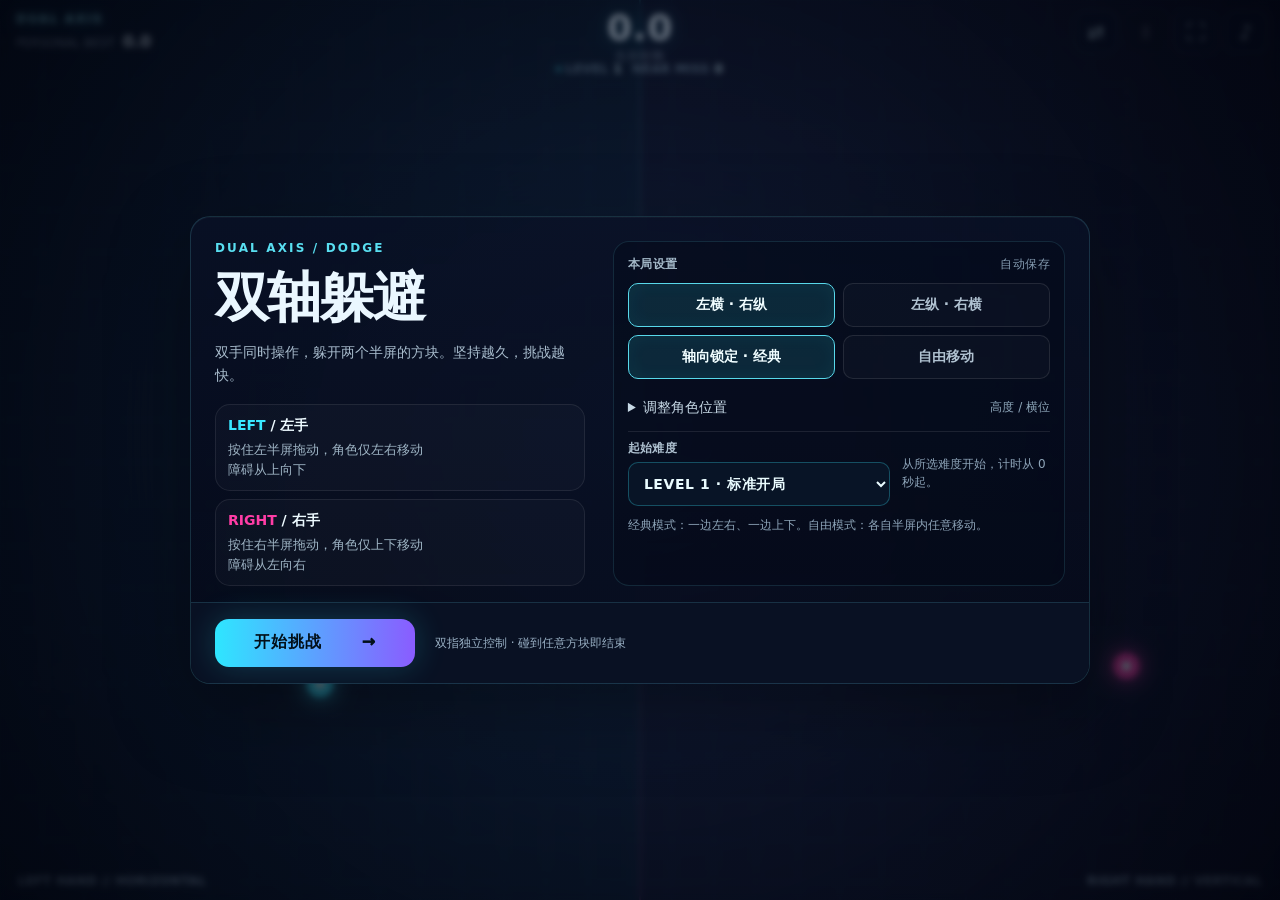
==== games/dual-axis-dodge/index.html @ efcf5d27 "Convert Dodge repository into PLAYDOT arcade" ====
<!doctype html>
<html lang="zh-CN">
<head>
  <meta charset="utf-8">
  <meta name="viewport" content="width=device-width,initial-scale=1,maximum-scale=1,user-scalable=no,viewport-fit=cover">
  <meta name="theme-color" content="#050817">
  <meta name="apple-mobile-web-app-capable" content="yes">
  <meta name="mobile-web-app-capable" content="yes">
  <meta name="format-detection" content="telephone=no">
  <meta name="application-name" content="Dual Axis Dodge">
  <meta name="apple-mobile-web-app-title" content="Dual Axis Dodge">
  <link rel="manifest" href="./manifest.webmanifest">
  <link rel="icon" href="./icon.svg" type="image/svg+xml">
  <title>Dual Axis Dodge</title>
  <style>
    :root{--bg:#050817;--cyan:#38e8ff;--pink:#ff3da6;--text:#eaf7ff;--muted:#8192a6}
    *{box-sizing:border-box;-webkit-tap-highlight-color:transparent;user-select:none}
    html,body{width:100%;height:100%;margin:0;overflow:hidden;background:var(--bg);color:var(--text);font-family:Inter,ui-sans-serif,system-ui,-apple-system,BlinkMacSystemFont,"Segoe UI",sans-serif;touch-action:none;overscroll-behavior:none}
    body{position:fixed;inset:0}
    #game{position:absolute;inset:0;width:100%;height:100%;display:block;touch-action:none}
    .hud{position:absolute;inset:0;pointer-events:none}
    .top{position:absolute;top:max(12px,env(safe-area-inset-top));left:max(16px,env(safe-area-inset-left));right:max(16px,env(safe-area-inset-right));display:flex;align-items:flex-start;justify-content:space-between;gap:16px}
    .brand{font-size:12px;letter-spacing:.28em;font-weight:800;color:#8addeb;text-transform:uppercase;text-shadow:0 0 16px rgba(56,232,255,.5)}
    .scorebox{text-align:center;position:absolute;left:50%;transform:translateX(-50%)}
    #score{font-size:clamp(28px,5vw,54px);font-weight:900;line-height:.9;letter-spacing:.02em;font-variant-numeric:tabular-nums;text-shadow:0 0 22px rgba(56,232,255,.32)}
    .unit{font-size:10px;letter-spacing:.25em;color:var(--muted);margin-top:6px}
    .best{font-size:11px;letter-spacing:.12em;color:#92a5b9;text-align:right}.best b{display:block;margin-top:3px;font-size:18px;color:#eaf7ff;font-variant-numeric:tabular-nums}
    .status{position:absolute;top:max(64px,calc(env(safe-area-inset-top) + 54px));left:50%;transform:translateX(-50%);display:flex;gap:8px;align-items:center;color:#7690a4;font-size:9px;letter-spacing:.16em;font-weight:800;white-space:nowrap}
    .status span{display:inline-flex;align-items:center;gap:5px}.status b{color:#cdebf3;font-variant-numeric:tabular-nums}.dot{width:4px;height:4px;border-radius:50%;background:#4bddec;box-shadow:0 0 8px #4bddec}
    .controls{position:absolute;right:max(14px,env(safe-area-inset-right));bottom:max(12px,env(safe-area-inset-bottom));display:flex;gap:8px;pointer-events:auto;z-index:10}
    .iconbtn{width:42px;height:42px;border:1px solid rgba(255,255,255,.13);border-radius:12px;background:rgba(8,14,31,.68);color:#cfeaf2;font-size:17px;backdrop-filter:blur(10px);touch-action:manipulation}.iconbtn:disabled{opacity:.3;filter:saturate(.35)}
    .zone-label{position:absolute;bottom:max(14px,env(safe-area-inset-bottom));font-size:10px;letter-spacing:.18em;color:rgba(195,228,238,.42);font-weight:700}.zone-label.left{left:max(18px,env(safe-area-inset-left))}.zone-label.right{right:214px}
    #stageFlash{position:absolute;left:50%;top:50%;transform:translate(-50%,-50%) scale(.94);font-weight:900;font-size:clamp(28px,7vw,72px);letter-spacing:.12em;opacity:0;text-align:center;white-space:nowrap;text-shadow:0 0 30px rgba(255,61,166,.55)}
    #stageFlash.flash{animation:stageFlash 1.05s cubic-bezier(.2,.9,.25,1)}
    #nearMiss{position:absolute;left:50%;top:63%;transform:translate(-50%,-50%);font-weight:800;font-size:14px;letter-spacing:.2em;color:#ffe995;opacity:0;text-shadow:0 0 18px rgba(255,223,70,.55)}
    #nearMiss.show{animation:nearMiss .62s ease-out}
    #countdown{position:absolute;left:50%;top:50%;transform:translate(-50%,-50%);font-weight:950;font-size:clamp(60px,14vw,128px);letter-spacing:-.04em;opacity:0;text-shadow:0 0 35px rgba(56,232,255,.55)}
    #countdown.show{animation:countPulse .55s cubic-bezier(.16,.84,.32,1)}
    #hitFlash{position:absolute;inset:0;background:rgba(255,55,118,.19);opacity:0}.hit #hitFlash{animation:hitFlash .42s ease-out}.hit #game{animation:shake .34s ease-out}
    @keyframes stageFlash{0%{opacity:0;transform:translate(-50%,-50%) scale(.82)}25%{opacity:1;transform:translate(-50%,-50%) scale(1.02)}100%{opacity:0;transform:translate(-50%,-50%) scale(1.08)}}
    @keyframes nearMiss{0%{opacity:0;transform:translate(-50%,-40%)}25%{opacity:1;transform:translate(-50%,-50%)}100%{opacity:0;transform:translate(-50%,-70%)}}
    @keyframes countPulse{0%{opacity:0;transform:translate(-50%,-50%) scale(.65)}24%{opacity:1;transform:translate(-50%,-50%) scale(1.05)}100%{opacity:0;transform:translate(-50%,-50%) scale(1.2)}}
    @keyframes hitFlash{0%{opacity:1}100%{opacity:0}}
    @keyframes shake{0%,100%{transform:translate(0)}20%{transform:translate(-4px,2px)}40%{transform:translate(4px,-2px)}60%{transform:translate(-3px,-1px)}80%{transform:translate(2px,2px)}}
    .overlay{position:absolute;inset:0;z-index:5;display:grid;place-items:center;background:radial-gradient(circle at 50% 48%,rgba(19,37,67,.38),rgba(2,5,15,.82));backdrop-filter:blur(3px);pointer-events:auto;padding:20px}
    .panel{width:min(560px,92vw);text-align:center;padding:26px 24px 22px;border:1px solid rgba(111,232,255,.16);border-radius:24px;background:linear-gradient(180deg,rgba(10,17,38,.82),rgba(6,10,24,.76));box-shadow:0 25px 80px rgba(0,0,0,.35),inset 0 1px rgba(255,255,255,.03)}
    .eyebrow{font-size:11px;letter-spacing:.34em;color:#59dff1;font-weight:900}.title{margin:8px 0 5px;font-size:clamp(34px,7vw,70px);line-height:.95;font-weight:950;letter-spacing:-.04em}.subtitle{margin:0 auto 18px;max-width:460px;color:#8fa5b9;font-size:13px;line-height:1.65}
    .rulegrid{display:grid;grid-template-columns:1fr 1fr;gap:10px;margin:16px 0 12px}.rule{border:1px solid rgba(255,255,255,.08);border-radius:15px;padding:12px;background:rgba(255,255,255,.025);font-size:12px;color:#9fb5c5}.rule b{display:block;color:#edfaff;font-size:14px;margin-bottom:4px}.cyan{color:var(--cyan)}.pink{color:var(--pink)}
    .adjust input[type=range]{-webkit-appearance:none;appearance:none;width:100%;height:34px;margin:0;background:transparent;touch-action:none}.adjust input[type=range]::-webkit-slider-runnable-track{height:8px;border-radius:99px;background:rgba(116,146,167,.28);box-shadow:inset 0 0 0 1px rgba(255,255,255,.06)}.adjust input[type=range]::-webkit-slider-thumb{-webkit-appearance:none;appearance:none;width:26px;height:26px;margin-top:-9px;border-radius:50%;border:3px solid #eefcff;background:#0a1428;box-shadow:0 0 0 4px rgba(255,255,255,.08),0 0 20px currentColor}.adjust input[type=range]::-moz-range-track{height:8px;border:0;border-radius:99px;background:rgba(116,146,167,.28)}.adjust input[type=range]::-moz-range-thumb{width:22px;height:22px;border-radius:50%;border:3px solid #eefcff;background:#0a1428;box-shadow:0 0 0 4px rgba(255,255,255,.08),0 0 20px currentColor}#horizontalYInput,#pauseHorizontalYInput{color:var(--cyan);accent-color:var(--cyan)}#verticalXInput,#pauseVerticalXInput{color:var(--pink);accent-color:var(--pink)}#horizontalYInput::-webkit-slider-runnable-track,#pauseHorizontalYInput::-webkit-slider-runnable-track{background:linear-gradient(90deg,rgba(56,232,255,.22),rgba(56,232,255,.72))}#verticalXInput::-webkit-slider-runnable-track,#pauseVerticalXInput::-webkit-slider-runnable-track{background:linear-gradient(90deg,rgba(255,61,166,.22),rgba(255,61,166,.72))}
    #startOverlay{z-index:12}.start-panel{max-height:calc(100vh - 24px);overflow:auto;overscroll-behavior:contain}.setup{margin:0 0 14px;padding:11px 12px 12px;border:1px solid rgba(111,232,255,.13);border-radius:15px;background:rgba(3,9,23,.38);text-align:left}.setup-head{display:flex;justify-content:space-between;align-items:center;margin-bottom:8px;font-size:9px;letter-spacing:.18em;color:#6f879b;font-weight:900}.mode-row{display:grid;grid-template-columns:1fr 1fr;gap:7px;margin-bottom:10px}.modebtn{border:1px solid rgba(255,255,255,.1);border-radius:10px;padding:8px 7px;background:rgba(255,255,255,.025);color:#8fa5b9;font-size:10px;font-weight:850;letter-spacing:.06em;touch-action:manipulation}.modebtn.active{border-color:rgba(56,232,255,.48);background:rgba(56,232,255,.09);color:#e9fbff;box-shadow:inset 0 0 18px rgba(56,232,255,.05)}.adjust-grid{display:grid;grid-template-columns:1fr 1fr;gap:12px}.adjust{display:block;min-width:0}.adjust-line{display:flex;align-items:center;justify-content:space-between;gap:8px;font-size:10px;color:#a9bbc9}.adjust-line b{font-size:10px}.adjust-line em{font-style:normal;color:#eaf7ff;font-variant-numeric:tabular-nums}.adjust small{display:block;color:#62778a;font-size:8px;letter-spacing:.04em}.setup-note{margin-top:7px;color:#61768b;font-size:8px;line-height:1.35}.level-picker{display:flex;align-items:center;gap:10px;margin:10px 0 2px;padding:9px 10px;border:1px solid rgba(255,255,255,.08);border-radius:12px;background:rgba(255,255,255,.025)}.level-picker label{min-width:0;flex:1;font-size:9px;letter-spacing:.14em;color:#8198aa;font-weight:900}.level-picker label span{display:block;margin-bottom:5px}.level-picker select{width:100%;height:38px;padding:0 34px 0 11px;border:1px solid rgba(56,232,255,.28);border-radius:10px;background:#081426;color:#eafcff;font:800 12px/1 system-ui,-apple-system,sans-serif;letter-spacing:.04em;touch-action:manipulation}.level-picker .level-note{width:44%;font-size:8px;line-height:1.45;color:#657c8f}.gameover-level{max-width:300px;margin:8px auto 14px;text-align:left}.gameover-level label{font-size:9px}.gameover-level select{height:40px}.pause-panel{width:min(620px,94vw);max-height:calc(100vh - 20px);overflow:auto;overscroll-behavior:contain}.pause-setup{margin:12px 0 10px}.pause-setup .setup-head span:last-child{color:#9defff}.pause-note{margin:0 0 12px;color:#6d8598;font-size:9px;line-height:1.4}#pauseOverlay.adjusting{background:rgba(2,5,15,.34);backdrop-filter:none}.adjust-hud{display:none;position:absolute;z-index:16;left:50%;top:max(12px,env(safe-area-inset-top));transform:translateX(-50%);padding:8px 14px;border:1px solid rgba(255,255,255,.22);border-radius:999px;background:rgba(2,8,20,.9);font-size:11px;font-weight:950;letter-spacing:.12em;color:#f4fdff;box-shadow:0 0 28px rgba(56,232,255,.2);white-space:nowrap}.adjusting-position .adjust-hud{display:block}
    .start{appearance:none;border:0;border-radius:14px;padding:14px 28px;min-width:210px;background:linear-gradient(90deg,#2ee6ff,#8a5cff);color:#02101a;font-weight:950;letter-spacing:.16em;box-shadow:0 0 32px rgba(46,230,255,.2);font-size:13px;touch-action:manipulation}.hint{margin-top:12px;font-size:10px;letter-spacing:.12em;color:#61768b}
    #gameover{display:none}.result{font-size:44px;font-weight:950;margin:8px 0 0;font-variant-numeric:tabular-nums}.record{font-size:12px;color:#90a6b8;margin:5px 0 6px}.session{font-size:10px;letter-spacing:.11em;color:#647b8e;margin-bottom:18px}
    .rotate{display:none;position:absolute;inset:0;z-index:20;background:#040714;place-items:center;text-align:center;padding:24px}.rotate strong{font-size:28px;display:block;margin-bottom:8px}.rotate span{color:#8297aa;font-size:13px}
    @media (orientation:portrait) and (max-width:900px){.rotate{display:grid}}

    /* Landscape menus keep readable controls and leave the lower play area free. */
    button,select,summary{font-family:inherit}
    button,summary{cursor:pointer}
    button:focus-visible,select:focus-visible,summary:focus-visible,input:focus-visible{outline:3px solid #a9f5ff;outline-offset:3px}
    button{transition:background .15s,border-color .15s,transform .15s}
    button:active:not(:disabled){transform:translateY(1px)}
    .overlay{padding:72px max(16px,env(safe-area-inset-right)) max(16px,env(safe-area-inset-bottom)) max(16px,env(safe-area-inset-left))}
    #startOverlay{padding:max(12px,env(safe-area-inset-top)) max(16px,env(safe-area-inset-right)) max(12px,env(safe-area-inset-bottom)) max(16px,env(safe-area-inset-left))}
    .panel{max-height:100%;overflow-y:auto;overscroll-behavior:contain;touch-action:pan-y;scrollbar-width:thin;scrollbar-color:#38576c transparent;border-radius:20px}
    .start-panel{width:min(900px,100%);display:grid;grid-template-columns:minmax(0,.9fr) minmax(0,1.1fr);gap:16px 28px;padding:24px;text-align:left}
    .start-brief{align-self:center;min-width:0}
    .eyebrow{font-size:12px;letter-spacing:.18em}
    .title{font-size:clamp(32px,4.8vw,54px);line-height:1.15;letter-spacing:-.03em;margin:12px 0}
    .subtitle{font-size:14px;line-height:1.6;color:#a9bdce;margin:0 0 18px}
    .rulegrid{gap:8px;margin:12px 0 0;grid-template-columns:1fr}
    .rule{font-size:13px;line-height:1.55;padding:10px 12px;text-align:left}
    .rule b{font-size:14px;margin-bottom:3px}
    .setup{margin:0;padding:14px;border-radius:16px}
    .setup-head{font-size:12px;letter-spacing:.04em;color:#a3b8c8;margin-bottom:10px}
    .setup-head span:last-child{color:#839aaf;font-weight:500}
    .mode-row{gap:8px;margin-bottom:8px}
    .modebtn{min-height:44px;padding:8px;font-size:14px;letter-spacing:0;color:#b0c2d1}
    .modebtn.active{border-color:#58d8ea;background:rgba(56,232,255,.12);color:#f0fdff}
    .position-settings{margin:4px 0 8px;border-bottom:1px solid rgba(255,255,255,.09)}
    .position-settings summary{min-height:44px;padding:12px 0;font-size:14px;color:#c7d9e6;touch-action:manipulation}
    .position-settings summary span{float:right;color:#8ca5b8;font-size:12px}
    .position-settings[open] .adjust-grid{padding:6px 0 12px}
    .adjust-grid{gap:16px}
    .adjust-line,.adjust-line b{font-size:13px;line-height:1.4}
    .adjust small{font-size:12px;line-height:1.4;color:#8da4b8}
    .adjust input[type=range]{height:44px}
    .level-picker{gap:12px;margin:8px 0 0;padding:0;border:0;background:none}
    .level-picker label{font-size:12px;letter-spacing:.02em;color:#aec1d0}
    .level-picker select{height:44px;font-size:14px}
    .level-picker .level-note{font-size:12px;line-height:1.5;width:35%;color:#8da4b8}
    .setup-note{font-size:12px;line-height:1.5;color:#8da4b8;margin-top:10px}
    .start-actions{grid-column:1/-1;position:sticky;bottom:-24px;z-index:1;display:flex;align-items:center;gap:20px;margin:0 -24px -24px;padding:16px 24px;background:#091123;border-top:1px solid rgba(111,232,255,.15)}
    .start{min-height:48px;min-width:200px;font-size:16px;letter-spacing:.08em;padding:12px 24px;flex-shrink:0}
    .start span{margin-left:32px}
    .hint{font-size:12px;line-height:1.5;letter-spacing:0;color:#98afc3;margin-top:10px}
    .start-actions .hint{margin:0}
    .pause-panel{width:min(620px,100%);max-height:100%}
    .pause-note{font-size:14px;color:#a9bdce;line-height:1.6}
    .pause-setup{margin:12px 0 16px;text-align:left}
    .pause-panel .start,#gameover .start{position:sticky;bottom:0}
    .record{font-size:14px;color:#afc5d6}
    .session{font-size:12px;line-height:1.6;letter-spacing:.03em;color:#91a9be;margin-bottom:14px}
    .result{font-size:clamp(48px,8vw,80px);line-height:1.1;margin:12px 0}
    .gameover-level{margin:12px auto 16px}
    .brand{font-size:12px;letter-spacing:.14em}
    .top{top:max(12px,env(safe-area-inset-top));right:auto;left:max(16px,env(safe-area-inset-left));display:block}
    .scorebox{position:fixed;left:50%;top:max(10px,env(safe-area-inset-top))}
    #score{font-size:36px;line-height:1}
    .unit{font-size:12px;letter-spacing:.06em;margin-top:2px}
    .best{text-align:left;margin-top:6px;font-size:12px;letter-spacing:0}
    .best b{display:inline;font-size:16px;margin:0 0 0 8px}
    .status{top:max(62px,calc(env(safe-area-inset-top) + 54px));font-size:12px;letter-spacing:.03em;gap:10px}
    .controls{top:max(10px,env(safe-area-inset-top));bottom:auto;right:max(12px,env(safe-area-inset-right));gap:6px}
    .iconbtn{width:44px;height:44px;font-size:20px;border-radius:12px;backdrop-filter:none;background:rgba(8,14,31,.92)}
    .zone-label{font-size:12px;letter-spacing:.03em;color:#8ba4b9;bottom:max(12px,env(safe-area-inset-bottom))}
    .zone-label.right{right:max(18px,env(safe-area-inset-right))}
    #stageFlash{top:28%;font-size:clamp(20px,3.5vw,38px);letter-spacing:.04em}
    #nearMiss{top:38%;font-size:13px;letter-spacing:.08em}
    @media (orientation:landscape) and (max-height:500px){
      .start-panel{padding:16px;gap:12px 20px}
      .start-panel .title{font-size:38px;margin:8px 0}
      .start-panel .subtitle{margin-bottom:10px}
      .rulegrid{gap:6px;margin-top:8px}
      .rule{padding:7px 10px;font-size:12px}
      .rule b{margin:0}
      .setup{padding:10px 12px}
      .setup-head{margin-bottom:6px}
      .mode-row{margin-bottom:6px}
      .setup-note{display:none}
      .start-actions{bottom:-16px;margin:0 -16px -16px;padding:12px 16px;gap:16px}
      .panel:not(.start-panel){padding:14px 18px}
      .pause-panel .title,#gameover .title{font-size:30px;margin:6px 0}
      .pause-note{margin:0 0 8px}
      .result{font-size:48px;margin:6px 0}
      .pause-panel .hint,#gameover .hint{margin-top:6px}
    }
    @media (max-width:650px){
      .start-panel{gap:12px;grid-template-columns:minmax(0,.85fr) minmax(0,1.15fr)}
      .start-panel .title{font-size:32px}
      .start-panel .subtitle{display:none}
      .start-actions .hint{max-width:190px}
      .level-picker .level-note{display:none}
      .level-picker label{width:100%}
      .position-settings summary span{display:none}
      .best{max-width:155px}
      .controls{gap:4px}
      .status{gap:8px}
    }
    @media (orientation:portrait){
      .start-panel{grid-template-columns:1fr}
      .start-actions{flex-wrap:wrap;gap:8px}
      .start-actions .start{width:100%}
    }
    @keyframes noticeFade{0%,80%{opacity:1}100%{opacity:0}}
    @media (prefers-reduced-motion:reduce){
      button{transition:none}
      #stageFlash.flash{animation:noticeFade 1.05s linear}
      #nearMiss.show{animation:noticeFade .62s linear}
      #countdown.show{animation:noticeFade .55s linear}
      .hit #hitFlash,.hit #game{animation:none}
    }
  </style>
</head>
<body>
  <canvas id="game" aria-label="Dual Axis Dodge 游戏区域"></canvas>
  <div class="hud">
    <div class="top"><div class="brand">DUAL AXIS</div><div class="scorebox"><div id="score">0.0</div><div class="unit">生存秒数</div></div><div class="best"><span id="bestLabel">PERSONAL BEST</span><b id="best">0.0</b></div></div>
    <div class="status"><span><i class="dot"></i> LEVEL <b id="level">1</b></span><span>NEAR MISS <b id="nearCount">0</b></span></div>
    <div id="stageFlash">LEVEL 2</div><div id="nearMiss">NEAR MISS</div><div id="countdown">3</div><div id="hitFlash"></div>
    <div class="zone-label left" id="leftZoneLabel">LEFT HAND // HORIZONTAL</div><div class="zone-label right" id="rightZoneLabel">RIGHT HAND // VERTICAL</div>
    <div class="controls"><button class="iconbtn" id="swapBtn" type="button" aria-label="左右半屏互换" aria-pressed="false">⇄</button><button class="iconbtn" id="pauseBtn" type="button" aria-label="暂停" disabled>Ⅱ</button><button class="iconbtn" id="fullscreenBtn" type="button" aria-label="全屏">⛶</button><button class="iconbtn" id="audioBtn" type="button" aria-label="切换音乐">♫</button></div>
    <div class="adjust-hud" id="adjustHud">POSITION PREVIEW</div>
  </div>

  <div class="overlay" id="startOverlay">
    <div class="panel start-panel">
      <div class="start-brief"><div class="eyebrow">DUAL AXIS / DODGE</div><h1 class="title">双轴躲避</h1>
      <p class="subtitle">双手同时操作，躲开两个半屏的方块。坚持越久，挑战越快。</p>
      <div class="rulegrid"><div class="rule" id="leftRule"><b><span class="cyan">LEFT</span> / 左手</b>按住左半屏拖动，角色仅左右移动<br>障碍从上向下</div><div class="rule" id="rightRule"><b><span class="pink">RIGHT</span> / 右手</b>按住右半屏拖动，角色仅上下移动<br>障碍从左向右</div></div>
      </div><div class="setup" id="setupPanel"><div class="setup-head"><span>本局设置</span><span>自动保存</span></div><div class="mode-row"><button class="modebtn" id="normalModeBtn" type="button" aria-pressed="true">左横 · 右纵</button><button class="modebtn" id="swappedModeBtn" type="button" aria-pressed="false">左纵 · 右横</button></div><div class="mode-row"><button class="modebtn" id="axisMoveBtn" type="button" aria-pressed="true">轴向锁定 · 经典</button><button class="modebtn" id="freeMoveBtn" type="button" aria-pressed="false">自由移动</button></div><details class="position-settings"><summary>调整角色位置<span>高度 / 横位</span></summary><div class="adjust-grid"><label class="adjust" for="horizontalYInput"><span class="adjust-line"><b class="cyan">横向角色高度</b><em id="horizontalYValue">76%</em></span><input id="horizontalYInput" type="range" min="55" max="88" step="1" value="76"><small>上下调节固定横向轨道</small></label><label class="adjust" for="verticalXInput"><span class="adjust-line"><b class="pink">纵向角色横位</b><em id="verticalXValue">76%</em></span><input id="verticalXInput" type="range" min="30" max="90" step="1" value="76"><small>左右调节所在半屏的位置</small></label></div></details><div class="level-picker"><label for="startLevelSelect"><span>起始难度</span><select id="startLevelSelect" aria-label="选择起始档位"><option value="1">LEVEL 1 · 标准开局</option><option value="2">LEVEL 2 · 直接练习</option><option value="3">LEVEL 3 · 直接练习</option><option value="4">LEVEL 4 · 直接练习</option><option value="5">LEVEL 5 · 直接练习</option><option value="6">LEVEL 6 · 直接练习</option><option value="7">LEVEL 7 · 直接练习</option><option value="8">LEVEL 8 · 直接练习</option><option value="9">LEVEL 9 · 直接练习</option><option value="10">LEVEL 10 · 直接练习</option><option value="11">LEVEL 11 · 直接练习</option><option value="12">LEVEL 12 · 直接练习</option><option value="13">LEVEL 13 · 直接练习</option><option value="14">LEVEL 14 · 直接练习</option><option value="15">LEVEL 15 · 直接练习</option></select></label><div class="level-note">从所选难度开始，计时从 0 秒起。</div></div><div class="setup-note">经典模式：一边左右、一边上下。自由模式：各自半屏内任意移动。</div></div>
      <div class="start-actions"><button class="start" id="startBtn" type="button">开始挑战 <span aria-hidden="true">→</span></button><div class="hint">双指独立控制 · 碰到任意方块即结束</div></div>
    </div>
  </div>

  <div class="overlay" id="gameover">
    <div class="panel"><div class="eyebrow">SYNC LOST</div><div class="title">本次成绩</div><div class="result"><span id="finalScore">0.0</span><small style="font-size:.36em;color:#8094a7"> s</small></div><div class="record" id="recordText">PERSONAL BEST 0.0 s</div><div class="session" id="sessionText">LEVEL 1 · NEAR MISS 0</div><div class="level-picker gameover-level"><label for="restartLevelSelect"><span>下一局难度</span><select id="restartLevelSelect" aria-label="选择下一局起始档位"><option value="1">LEVEL 1 · 标准开局</option><option value="2">LEVEL 2 · 直接练习</option><option value="3">LEVEL 3 · 直接练习</option><option value="4">LEVEL 4 · 直接练习</option><option value="5">LEVEL 5 · 直接练习</option><option value="6">LEVEL 6 · 直接练习</option><option value="7">LEVEL 7 · 直接练习</option><option value="8">LEVEL 8 · 直接练习</option><option value="9">LEVEL 9 · 直接练习</option><option value="10">LEVEL 10 · 直接练习</option><option value="11">LEVEL 11 · 直接练习</option><option value="12">LEVEL 12 · 直接练习</option><option value="13">LEVEL 13 · 直接练习</option><option value="14">LEVEL 14 · 直接练习</option><option value="15">LEVEL 15 · 直接练习</option></select></label><div class="level-note">卡在哪一档，就从哪一档继续专项练习。</div></div><button class="start" id="restartBtn" type="button">再来一局</button><div class="hint">点击后进行 3 · 2 · 1 同步倒计时</div></div>
  </div>

  <div class="overlay" id="pauseOverlay" style="display:none"><div class="panel pause-panel"><div class="eyebrow">SYNC HOLD</div><div class="title">已暂停</div><p class="pause-note">进度已保留。调整好后继续，倒计时结束再出发。</p><div class="setup pause-setup"><div class="setup-head"><span>TRACK POSITION</span><span>暂停可调</span></div><div class="mode-row"><button class="modebtn" id="pauseAxisMoveBtn" type="button" aria-pressed="true">轴向锁定 · 经典</button><button class="modebtn" id="pauseFreeMoveBtn" type="button" aria-pressed="false">自由移动</button></div><div class="adjust-grid"><label class="adjust" for="pauseHorizontalYInput"><span class="adjust-line"><b class="cyan">横向角色高度</b><em id="pauseHorizontalYValue">76%</em></span><input id="pauseHorizontalYInput" type="range" min="55" max="88" step="1" value="76"><small>拖动时画面会高亮横向轨道</small></label><label class="adjust" for="pauseVerticalXInput"><span class="adjust-line"><b class="pink">纵向角色横位</b><em id="pauseVerticalXValue">76%</em></span><input id="pauseVerticalXInput" type="range" min="30" max="90" step="1" value="76"><small>拖动时画面会高亮纵向轨道</small></label></div><div class="setup-note">右上 ⇄ 可互换左右半屏，障碍会同步镜像。</div></div><button class="start" id="resumeBtn" type="button">继续挑战</button><div class="hint">调完后恢复，会进行 3 · 2 · 1 同步倒计时</div></div></div>

  <div class="rotate"><div><strong>↻ 请横屏游戏</strong><span>横屏后使用双指独立操作；中途旋转会暂停，点击继续即可恢复。</span></div></div>

<script>
(() => {
  'use strict';
  const $=id=>document.getElementById(id);
  const canvas=$('game'),ctx=canvas.getContext('2d'),scoreEl=$('score'),bestEl=$('best'),finalScoreEl=$('finalScore'),recordText=$('recordText'),sessionText=$('sessionText'),startOverlay=$('startOverlay'),gameover=$('gameover'),pauseOverlay=$('pauseOverlay'),stageFlash=$('stageFlash'),nearMissEl=$('nearMiss'),countdownEl=$('countdown'),levelEl=$('level'),nearCountEl=$('nearCount'),audioBtn=$('audioBtn'),fullscreenBtn=$('fullscreenBtn'),pauseBtn=$('pauseBtn'),swapBtn=$('swapBtn'),leftZoneLabel=$('leftZoneLabel'),rightZoneLabel=$('rightZoneLabel'),leftRule=$('leftRule'),rightRule=$('rightRule'),normalModeBtn=$('normalModeBtn'),swappedModeBtn=$('swappedModeBtn'),axisMoveBtn=$('axisMoveBtn'),freeMoveBtn=$('freeMoveBtn'),pauseAxisMoveBtn=$('pauseAxisMoveBtn'),pauseFreeMoveBtn=$('pauseFreeMoveBtn'),horizontalYInput=$('horizontalYInput'),verticalXInput=$('verticalXInput'),horizontalYValue=$('horizontalYValue'),verticalXValue=$('verticalXValue'),pauseHorizontalYInput=$('pauseHorizontalYInput'),pauseVerticalXInput=$('pauseVerticalXInput'),pauseHorizontalYValue=$('pauseHorizontalYValue'),pauseVerticalXValue=$('pauseVerticalXValue'),adjustHud=$('adjustHud'),startLevelSelect=$('startLevelSelect'),restartLevelSelect=$('restartLevelSelect'),bestLabel=$('bestLabel');
  if(!ctx){startOverlay.innerHTML='<div class="panel">当前浏览器不支持 Canvas，请换用 Chrome / Safari / Edge。</div>';return;}

  const storage={get(k,f){try{const v=localStorage.getItem(k);return v===null?f:v}catch{return f}},set(k,v){try{localStorage.setItem(k,v)}catch{}}};
  const vibrate=p=>{try{if(typeof navigator.vibrate==='function')navigator.vibrate(p)}catch{}};
  const retrigger=(el,cls)=>{el.classList.remove(cls);void el.offsetWidth;el.classList.add(cls)};
  const clamp=(v,a,b)=>Math.max(a,Math.min(b,v));
  const FOLLOW_RATE=58,followAlpha=dt=>1-Math.exp(-FOLLOW_RATE*dt);

  let W=0,H=0,dpr=1,split=0,state='idle',lastTime=performance.now(),elapsed=0,obstacles=[],spawnLeft=0,spawnRight=0,lastStage=1,nearMissCooldown=0,nearMisses=0,bgPhase=0,countdownToken=0,wakeLock=null;
  const NEAR_PULSE_DURATION=.42,nearPulse={life:0,x:0,y:0,r:0,color:'#38e8ff'};
  const reducedMotion=!!window.matchMedia?.('(prefers-reduced-motion: reduce)').matches;
  let best=Number(storage.get('dualAxisBest','0'));if(!Number.isFinite(best)||best<0)best=0;
  const MAX_START_LEVEL=15;let startLevel=clamp(Math.round(Number(storage.get('dualAxisStartLevel','1'))||1),1,MAX_START_LEVEL);
  function loadLevelBests(){try{const v=JSON.parse(storage.get('dualAxisLevelBests','{}'));return v&&typeof v==='object'&&!Array.isArray(v)?v:{}}catch{return {}}}
  let levelBests=loadLevelBests();if(!Number.isFinite(Number(levelBests['1']))||Number(levelBests['1'])<best)levelBests['1']=best;
  function levelBestKey(level=startLevel){return freeMove?`free:${level}`:String(level)}
  function bestForLevel(level=startLevel){const v=Number(levelBests[levelBestKey(level)]);return Number.isFinite(v)&&v>=0?v:0}
  function saveBestForLevel(level,score){levelBests[levelBestKey(level)]=score;storage.set('dualAxisLevelBests',JSON.stringify(levelBests));if(!freeMove&&level===1){best=score;storage.set('dualAxisBest',best.toFixed(3))}}
  let swapped=storage.get('dualAxisSwapped','off')==='on';
  let freeMove=storage.get('dualAxisMoveMode','axis')==='free';
  const readSetupRatio=(key,fallback,min,max)=>{const value=Number(storage.get(key,String(fallback)));return Number.isFinite(value)?clamp(value,min,max):fallback};
  let horizontalTrackY=readSetupRatio('dualAxisHorizontalY',.76,.55,.88),verticalTrackX=readSetupRatio('dualAxisVerticalX',.76,.30,.90),adjustingKind=null,adjustPreviewTimer=0;
  function loadRuns(){try{const v=JSON.parse(storage.get('dualAxisRuns','[]'));return Array.isArray(v)?v.slice(-30):[]}catch{return []}}
  let recentRuns=loadRuns();
  function recordRun(cause){
    const run={score:Number(elapsed.toFixed(2)),level:lastStage,startLevel,moveMode:freeMove?'free':'axis',nearMisses,axis:cause==='left'?'horizontal':'vertical',physicalSide:cause==='left'?(swapped?'right':'left'):(swapped?'left':'right'),swapped,at:Date.now()};
    recentRuns.push(run);recentRuns=recentRuns.slice(-30);storage.set('dualAxisRuns',JSON.stringify(recentRuns));return run;
  }
  function recentBalance(limit=20){const runs=recentRuns.filter(r=>(Number(r.startLevel)||1)===startLevel&&(r.moveMode||'axis')===(freeMove?'free':'axis')).slice(-limit),hr=runs.filter(r=>r.axis==='horizontal'),vr=runs.filter(r=>r.axis==='vertical'),avg=xs=>xs.length?xs.reduce((sum,r)=>sum+r.score,0)/xs.length:null,horizontalAvg=avg(hr),verticalAvg=avg(vr),minRuns=12,minPerAxis=5,ready=runs.length>=minRuns&&hr.length>=minPerAxis&&vr.length>=minPerAxis;let trend='collecting';if(ready&&horizontalAvg!==null&&verticalAvg!==null){const gap=Math.abs(horizontalAvg-verticalAvg),base=Math.max(1,(horizontalAvg+verticalAvg)/2),meaningful=gap>=2&&gap/base>=.15;trend=meaningful?(horizontalAvg<verticalAvg?'horizontal':'vertical'):'even'}return{runs:runs.length,horizontal:hr.length,vertical:vr.length,horizontalAvg,verticalAvg,minRuns,minPerAxis,ready,trend}}
  function layoutBalance(limit=20){const runs=recentRuns.filter(r=>(Number(r.startLevel)||1)===startLevel&&(r.moveMode||'axis')===(freeMove?'free':'axis')).slice(-limit),avg=xs=>xs.length?xs.reduce((sum,r)=>sum+r.score,0)/xs.length:null,physicalLeft=runs.filter(r=>r.physicalSide==='left'),physicalRight=runs.filter(r=>r.physicalSide==='right'),normal=runs.filter(r=>!r.swapped),swappedRuns=runs.filter(r=>r.swapped),axisSplit=xs=>{const h=xs.filter(r=>r.axis==='horizontal'),v=xs.filter(r=>r.axis==='vertical');return{runs:xs.length,horizontal:h.length,vertical:v.length,horizontalAvg:avg(h),verticalAvg:avg(v)}};return{runs:runs.length,physicalLeft:physicalLeft.length,physicalRight:physicalRight.length,physicalLeftAvg:avg(physicalLeft),physicalRightAvg:avg(physicalRight),normal:axisSplit(normal),swapped:axisSplit(swappedRuns)}}
  const activePointers=new Map();
  const leftP={x:0,y:0,r:13,targetX:0,targetY:0},rightP={x:0,y:0,r:13,targetX:0,targetY:0};
  function syncStartLevelUI(){const value=String(startLevel);startLevelSelect.value=value;restartLevelSelect.value=value;const levelBest=bestForLevel();bestEl.textContent=levelBest.toFixed(1);bestLabel.textContent=freeMove?(startLevel===1?'FREE BEST':`FREE L${startLevel} BEST`):(startLevel===1?'PERSONAL BEST':`LEVEL ${startLevel} BEST`)}
  function setStartLevel(value){if(state!=='idle'&&state!=='over')return false;const next=clamp(Math.round(Number(value)||1),1,MAX_START_LEVEL);if(next===startLevel){syncStartLevelUI();return true}startLevel=next;storage.set('dualAxisStartLevel',String(startLevel));syncStartLevelUI();if(state==='idle'){lastStage=startLevel;levelEl.textContent=String(startLevel)}playTick(520+startLevel*24,.045,.03);vibrate(8);return true}
  syncStartLevelUI();

  function horizontalBounds(pad=16){return swapped?[split+leftP.r+pad,W-leftP.r-pad]:[leftP.r+pad,split-leftP.r-pad]}
  function verticalBounds(pad=16){return swapped?[rightP.r+pad,split-rightP.r-pad]:[split+rightP.r+pad,W-rightP.r-pad]}
  function roleYBounds(p,pad=18){return [64+p.r,H-p.r-pad]}
  function horizontalRoleY(){return clamp(H*horizontalTrackY,64+leftP.r,H-leftP.r-18)}
  function verticalRoleX(){const pad=rightP.r+18,offset=split*verticalTrackX;return swapped?clamp(split-offset,pad,split-pad):clamp(split+offset,split+pad,W-pad)}
  function syncSetupUI(){const hy=Math.round(horizontalTrackY*100),vx=Math.round(verticalTrackX*100);for(const el of [horizontalYInput,pauseHorizontalYInput])el.value=String(hy);for(const el of [verticalXInput,pauseVerticalXInput])el.value=String(vx);for(const el of [horizontalYValue,pauseHorizontalYValue])el.textContent=`${hy}%`;for(const el of [verticalXValue,pauseVerticalXValue])el.textContent=`${vx}%`;normalModeBtn.classList.toggle('active',!swapped);swappedModeBtn.classList.toggle('active',swapped);normalModeBtn.setAttribute('aria-pressed',String(!swapped));swappedModeBtn.setAttribute('aria-pressed',String(swapped));for(const el of [axisMoveBtn,pauseAxisMoveBtn]){el.classList.toggle('active',!freeMove);el.setAttribute('aria-pressed',String(!freeMove))}for(const el of [freeMoveBtn,pauseFreeMoveBtn]){el.classList.toggle('active',freeMove);el.setAttribute('aria-pressed',String(freeMove))}}
  function refreshFixedTracks(){if(freeMove)return;leftP.y=horizontalRoleY();leftP.targetY=leftP.y;rightP.x=verticalRoleX();rightP.targetX=rightP.x}
  function endAdjustPreview(){adjustingKind=null;clearTimeout(adjustPreviewTimer);adjustPreviewTimer=0;document.body.classList.remove('adjusting-position');pauseOverlay.classList.remove('adjusting')}
  function showAdjustPreview(kind){adjustingKind=kind;document.body.classList.add('adjusting-position');pauseOverlay.classList.toggle('adjusting',state==='paused');const value=kind==='horizontal'?Math.round(horizontalTrackY*100):Math.round(verticalTrackX*100);adjustHud.textContent=kind==='horizontal'?`横向轨道高度 ${value}%`:`纵向轨道横位 ${value}%`;clearTimeout(adjustPreviewTimer);adjustPreviewTimer=setTimeout(endAdjustPreview,900);draw()}
  function syncSideUI(){
    leftZoneLabel.textContent=swapped?'LEFT HAND // VERTICAL':'LEFT HAND // HORIZONTAL';rightZoneLabel.textContent=swapped?'RIGHT HAND // HORIZONTAL':'RIGHT HAND // VERTICAL';
    const hMove=freeMove?'角色可自由移动':'角色仅左右移动',vMove=freeMove?'角色可自由移动':'角色仅上下移动';
    if(swapped){leftRule.innerHTML=`<b><span class="pink">LEFT</span> / 左手</b>按住左半屏拖动，${vMove}<br>障碍从中线向左`;rightRule.innerHTML=`<b><span class="cyan">RIGHT</span> / 右手</b>按住右半屏拖动，${hMove}<br>障碍从上向下`}else{leftRule.innerHTML=`<b><span class="cyan">LEFT</span> / 左手</b>按住左半屏拖动，${hMove}<br>障碍从上向下`;rightRule.innerHTML=`<b><span class="pink">RIGHT</span> / 右手</b>按住右半屏拖动，${vMove}<br>障碍从左向右`}
    swapBtn.setAttribute('aria-pressed',String(swapped));swapBtn.title=(swapped?'当前：左纵向 / 右横向':'当前：左横向 / 右纵向')+' · 点击互换（游戏中会暂停）';syncSetupUI();
  }
  function syncControlState(){const canPause=state==='running'||state==='paused';pauseBtn.disabled=!canPause;pauseBtn.textContent=state==='paused'?'▶':'Ⅱ';pauseBtn.setAttribute('aria-label',state==='paused'?'继续':'暂停');swapBtn.disabled=false}
  function setModePositions(){leftP.x=swapped?W*.75:W*.25;leftP.y=horizontalRoleY();leftP.targetX=leftP.x;leftP.targetY=leftP.y;rightP.x=verticalRoleX();rightP.y=H*.74;rightP.targetX=rightP.x;rightP.targetY=rightP.y}

  function playable(){return W>=H||W>900}
  function resize(){
    const r=canvas.getBoundingClientRect();dpr=Math.min(window.devicePixelRatio||1,2);W=Math.max(1,r.width);H=Math.max(1,r.height);split=W/2;
    canvas.width=Math.round(W*dpr);canvas.height=Math.round(H*dpr);ctx.setTransform(dpr,0,0,dpr,0,0);
    if(state==='idle'||state==='over')setModePositions();
    else{
      const [hx0,hx1]=horizontalBounds(10),[vx0,vx1]=verticalBounds(10),[ly0,ly1]=roleYBounds(leftP,14),[ry0,ry1]=roleYBounds(rightP,14);
      leftP.x=clamp(leftP.x,hx0,hx1);leftP.targetX=clamp(leftP.targetX,hx0,hx1);rightP.y=clamp(rightP.y,ry0,ry1);rightP.targetY=clamp(rightP.targetY,ry0,ry1);
      if(freeMove){leftP.y=clamp(leftP.y,ly0,ly1);leftP.targetY=clamp(leftP.targetY,ly0,ly1);rightP.x=clamp(rightP.x,vx0,vx1);rightP.targetX=clamp(rightP.targetX,vx0,vx1)}else refreshFixedTracks();
    }
    if(!playable())interruptGame();
    lastTime=performance.now();
  }
  window.addEventListener('resize',resize,{passive:true});
  if(window.visualViewport)window.visualViewport.addEventListener('resize',resize,{passive:true});
  resize();syncSideUI();syncControlState();

  let wakeLockToken=0,wakeLockPending=null;
  const needsWakeLock=()=>document.visibilityState==='visible'&&(state==='running'||state==='countdown');
  async function releaseScreenLock(lock){try{await lock?.release()}catch{}}
  async function acquireWakeLock(){
    if(!('wakeLock'in navigator)||!needsWakeLock()||wakeLockPending!==null||(wakeLock&&!wakeLock.released))return;
    const token=++wakeLockToken;wakeLockPending=token;
    try{
      const lock=await navigator.wakeLock.request('screen');
      // A permission request can complete after pause, backgrounding, or a new round.
      if(token!==wakeLockToken||!needsWakeLock()){await releaseScreenLock(lock);return}
      wakeLock=lock;
      lock.addEventListener?.('release',()=>{if(wakeLock===lock)wakeLock=null},{once:true});
    }catch{}finally{if(wakeLockPending===token)wakeLockPending=null}
  }
  function releaseWakeLock(){++wakeLockToken;wakeLockPending=null;const lock=wakeLock;wakeLock=null;void releaseScreenLock(lock)}

  function resetRound(){
    obstacles=[];elapsed=0;lastStage=startLevel;nearMissCooldown=0;nearMisses=0;nearPulse.life=0;bgPhase=0;spawnLeft=.48;spawnRight=.83;
    setModePositions();resetSpawnBias();lastLeftSpawn=-999;lastRightSpawn=-999;lastLeftSpawnAt=-1;lastRightSpawnAt=-1;
    scoreEl.textContent='0.0';levelEl.textContent=String(startLevel);nearCountEl.textContent='0';syncStartLevelUI();stageFlash.classList.remove('flash');nearMissEl.classList.remove('show');clearPointers();lastTime=performance.now();
  }

  function runCountdown(reset){
    endAdjustPreview();if(reset)resetRound();startOverlay.style.display='none';gameover.style.display='none';pauseOverlay.style.display='none';state='countdown';syncControlState();ensureAudio();acquireWakeLock();const token=++countdownToken;
    const seq=['3','2','1','GO'];let i=0;
    const tick=()=>{if(token!==countdownToken||state!=='countdown')return;countdownEl.textContent=seq[i];retrigger(countdownEl,'show');if(seq[i]!=='GO'){playTick(520+i*130,.055,.045);vibrate(12)}else{playTick(1040,.08,.055);vibrate([18,24,18])}i++;if(i<seq.length)setTimeout(tick,560);else setTimeout(()=>{if(token===countdownToken&&state==='countdown'){state='running';lastTime=performance.now();syncControlState()}},430)};
    tick();
  }
  function interruptGame(){
    if(state!=='running'&&state!=='countdown')return false;
    ++countdownToken;state='paused';clearPointers();releaseWakeLock();nearPulse.life=0;pauseOverlay.style.display='grid';syncControlState();lastTime=performance.now();return true;
  }
  function startCountdown(){runCountdown(true)}
  function pauseGame(){if(state!=='running')return;state='paused';nearPulse.life=0;clearPointers();releaseWakeLock();pauseOverlay.style.display='grid';syncControlState();playTick(330,.06,.035);vibrate(12)}
  function resumeCountdown(){if(state!=='paused')return;runCountdown(false)}
  function mirrorLayout(next){
    if(freeMove){leftP.x=W-leftP.x;leftP.targetX=W-leftP.targetX;rightP.x=W-rightP.x;rightP.targetX=W-rightP.targetX}else{const delta=next?split:-split;leftP.x+=delta;leftP.targetX+=delta}
    for(const o of obstacles){if(o.type==='left')o.x+=next?split:-split;else o.x=W-o.x-o.w}
    refreshFixedTracks();const [hx0,hx1]=horizontalBounds(),[vx0,vx1]=verticalBounds(),[ly0,ly1]=roleYBounds(leftP),[ry0,ry1]=roleYBounds(rightP);
    leftP.x=clamp(leftP.x,hx0,hx1);leftP.targetX=clamp(leftP.targetX,hx0,hx1);rightP.y=clamp(rightP.y,ry0,ry1);rightP.targetY=clamp(rightP.targetY,ry0,ry1);
    if(freeMove){leftP.y=clamp(leftP.y,ly0,ly1);leftP.targetY=clamp(leftP.targetY,ly0,ly1);rightP.x=clamp(rightP.x,vx0,vx1);rightP.targetX=clamp(rightP.targetX,vx0,vx1)}
  }
  function setSwap(next){if(state!=='idle'&&state!=='over'&&state!=='paused')return false;next=!!next;if(swapped===next){syncSideUI();return true}swapped=next;storage.set('dualAxisSwapped',swapped?'on':'off');if(state==='paused'){clearPointers();mirrorLayout(next);lastTime=performance.now()}else{obstacles=[];setModePositions()}syncSideUI();syncControlState();draw();vibrate(15);playTick(swapped?720:560,.055,.035);return true}
  function toggleSwap(){if(state==='running'||state==='countdown')interruptGame();setSwap(!swapped)}
  function setMoveMode(nextFree){if(state!=='idle'&&state!=='over'&&state!=='paused')return false;nextFree=!!nextFree;if(freeMove===nextFree){syncSideUI();return true}freeMove=nextFree;storage.set('dualAxisMoveMode',freeMove?'free':'axis');clearPointers();if(freeMove){leftP.targetX=leftP.x;leftP.targetY=leftP.y;rightP.targetX=rightP.x;rightP.targetY=rightP.y}else refreshFixedTracks();syncStartLevelUI();syncSideUI();draw();vibrate(12);playTick(freeMove?820:620,.05,.032);return true}
  function applySetupPosition(kind,value){if(state!=='idle'&&state!=='over'&&state!=='paused')return;const ratio=Number(value)/100;if(!Number.isFinite(ratio))return;if(kind==='horizontal'){horizontalTrackY=clamp(ratio,.55,.88);storage.set('dualAxisHorizontalY',horizontalTrackY.toFixed(3))}else{verticalTrackX=clamp(ratio,.30,.90);storage.set('dualAxisVerticalX',verticalTrackX.toFixed(3))}if(state==='paused'){if(freeMove){if(kind==='horizontal'){leftP.y=horizontalRoleY();leftP.targetY=leftP.y}else{rightP.x=verticalRoleX();rightP.targetX=rightP.x}}else refreshFixedTracks()}else setModePositions();syncSetupUI();showAdjustPreview(kind)}
  $('startBtn').addEventListener('click',startCountdown);$('restartBtn').addEventListener('click',startCountdown);$('resumeBtn').addEventListener('click',resumeCountdown);
  pauseBtn.addEventListener('click',e=>{e.stopPropagation();if(state==='running')pauseGame();else if(state==='paused')resumeCountdown()});swapBtn.addEventListener('click',e=>{e.stopPropagation();toggleSwap()});
  normalModeBtn.addEventListener('click',e=>{e.stopPropagation();setSwap(false)});swappedModeBtn.addEventListener('click',e=>{e.stopPropagation();setSwap(true)});for(const [btn,free] of [[axisMoveBtn,false],[freeMoveBtn,true],[pauseAxisMoveBtn,false],[pauseFreeMoveBtn,true]])btn.addEventListener('click',e=>{e.stopPropagation();setMoveMode(free)});startLevelSelect.addEventListener('change',e=>setStartLevel(e.currentTarget.value));restartLevelSelect.addEventListener('change',e=>setStartLevel(e.currentTarget.value));for(const input of [horizontalYInput,pauseHorizontalYInput])input.addEventListener('input',e=>applySetupPosition('horizontal',e.currentTarget.value));for(const input of [verticalXInput,pauseVerticalXInput])input.addEventListener('input',e=>applySetupPosition('vertical',e.currentTarget.value));for(const [input,kind] of [[horizontalYInput,'horizontal'],[pauseHorizontalYInput,'horizontal'],[verticalXInput,'vertical'],[pauseVerticalXInput,'vertical']])input.addEventListener('pointerdown',()=>showAdjustPreview(kind),{passive:true});

  const difficultyElapsed=()=>elapsed+(startLevel-1)*10;
  const difficulty=()=>1+Math.min(difficultyElapsed()/42,2.25);
  const reactionWindow=()=>Math.max(.42,.62-difficultyElapsed()*.0025);
  const leftTravelDistance=()=>Math.max(120,leftP.y-leftP.r-31);
  const rightTravelDistance=()=>Math.max(120,swapped?split-rightP.x-rightP.r-31:rightP.x-split-rightP.r-31);
  const leftSpeed=()=>Math.min(1350,leftTravelDistance()/reactionWindow(),(150+difficultyElapsed()*5.8)*Math.min(1.8,difficulty())*Math.pow(clamp(H/390,.75,1.8),.35));
  const rightSpeed=()=>Math.min(1450,rightTravelDistance()/reactionWindow(),(160+difficultyElapsed()*6.0)*Math.min(1.8,difficulty())*Math.pow(clamp(split/422,.75,2.0),.3));
  const spawnGap=()=>Math.max(.29,.86-difficultyElapsed()*.0105);

  const SPAWN_ZONE_COUNT=5,MAX_ZONE_DEBT=8,CAMP_THRESHOLD=1.6,CAMP_RAMP=1.4,CAMP_MAX_BONUS=1.2;
  const spawnCoverage={left:Array(SPAWN_ZONE_COUNT).fill(0),right:Array(SPAWN_ZONE_COUNT).fill(0)},campBias={left:{zone:-1,time:0},right:{zone:-1,time:0}};
  function resetSpawnBias(){for(const type of ['left','right']){spawnCoverage[type].fill(0);campBias[type].zone=-1;campBias[type].time=0}}
  function zoneIndexFor(pos,min,max){if(max<=min)return Math.floor(SPAWN_ZONE_COUNT/2);return clamp(Math.floor((pos-min)/(max-min)*SPAWN_ZONE_COUNT),0,SPAWN_ZONE_COUNT-1)}
  function playerSpawnZone(type){if(type==='left'){const [min,max]=horizontalBounds(0);return zoneIndexFor(leftP.x,min,max)}const [min,max]=roleYBounds(rightP);return zoneIndexFor(rightP.y,min,max)}
  function updateCampBias(dt){for(const type of ['left','right']){const camp=campBias[type],zone=playerSpawnZone(type),edge=zone===0||zone===SPAWN_ZONE_COUNT-1;if(edge){if(camp.zone===zone)camp.time=Math.min(CAMP_THRESHOLD+CAMP_RAMP,camp.time+dt);else{camp.zone=zone;camp.time=dt}}else{camp.time=Math.max(0,camp.time-dt*1.5);if(camp.time===0)camp.zone=-1}}}
  function spawnZoneWeights(type){const weights=spawnCoverage[type].map(debt=>1+Math.min(MAX_ZONE_DEBT,debt)*.12),camp=campBias[type];if((camp.zone===0||camp.zone===SPAWN_ZONE_COUNT-1)&&camp.time>CAMP_THRESHOLD){const t=clamp((camp.time-CAMP_THRESHOLD)/CAMP_RAMP,0,1);weights[camp.zone]+=CAMP_MAX_BONUS*t}return weights}
  function pickWeightedZone(weights){let total=0;for(const w of weights)total+=w;let roll=Math.random()*total;for(let i=0;i<weights.length;i++){roll-=weights[i];if(roll<=0)return i}return weights.length-1}
  function markSpawnCoverage(type,pos,min,max){const hit=zoneIndexFor(pos,min,max),debt=spawnCoverage[type];for(let i=0;i<debt.length;i++)debt[i]=i===hit?0:Math.min(MAX_ZONE_DEBT,debt[i]+1)}
  function sideCount(type){let n=0;for(const o of obstacles)if(o.type===type)n++;return n}
  function chooseSeparated(min,max,last,avoid){
    if(max<=min)return min;let candidate=min+Math.random()*(max-min);
    for(let i=0;i<6;i++){candidate=min+Math.random()*(max-min);if(Math.abs(candidate-last)>avoid)break}
    return candidate;
  }
  function weightedZoneCandidate(type,min,max,last,avoid){if(max<=min)return min;const zone=pickWeightedZone(spawnZoneWeights(type)),span=(max-min)/SPAWN_ZONE_COUNT,zMin=min+span*zone,zMax=zone===SPAWN_ZONE_COUNT-1?max:min+span*(zone+1);return chooseSeparated(zMin,zMax,last,avoid)}
  function comboSafePosition(type,min,max,last,lastAt,avoid){
    let candidate=weightedZoneCandidate(type,min,max,last,avoid);
    if(last>=-900&&lastAt>=0){const gap=Math.max(0,elapsed-lastAt),span=Math.max(1,max-min);if(gap<.52){const t=clamp(gap/.52,0,1),maxShift=span*(.34+.30*t);candidate=clamp(candidate,last-maxShift,last+maxShift)}}
    markSpawnCoverage(type,candidate,min,max);return candidate;
  }
  let lastLeftSpawn=-999,lastRightSpawn=-999,lastLeftSpawnAt=-1,lastRightSpawnAt=-1;
  // A rare narrower dart: more depth along travel, less width across the dodge axis.
  const DART_UNLOCK_TIME=8,DART_CHANCE=.14;
  function spawn(type){
    if(sideCount(type)>=9)return;
    const size=15+Math.random()*16;
    const dart=elapsed>=DART_UNLOCK_TIME&&Math.random()<DART_CHANCE;
    const narrow=dart?.70:1,depth=dart?1.45:1;
    const w=type==='left'?size*narrow:size*depth,h=type==='left'?size*depth:size*narrow;
    if(type==='left'){
      const margin=28,minX=swapped?split+margin:margin,maxX=Math.max(minX,swapped?W-margin-w:split-margin-w),x=comboSafePosition(type,minX,maxX,lastLeftSpawn,lastLeftSpawnAt,Math.max(42,w*1.8));
      lastLeftSpawn=x;lastLeftSpawnAt=elapsed;
      obstacles.push({type,x,y:-h,w,h,near:false,variant:dart?'dart':'block'});
    }else{
      const minY=Math.min(72,H*.25),maxY=Math.max(minY,H-40-h),y=comboSafePosition(type,minY,maxY,lastRightSpawn,lastRightSpawnAt,Math.max(42,h*1.8));
      lastRightSpawn=y;lastRightSpawnAt=elapsed;
      obstacles.push({type,x:swapped?split+5:split-w-5,y,w,h,near:false,variant:dart?'dart':'block'});
    }
  }

  function hitCircleRect(p,o){const cx=Math.max(o.x,Math.min(p.x,o.x+o.w)),cy=Math.max(o.y,Math.min(p.y,o.y+o.h)),dx=p.x-cx,dy=p.y-cy;return dx*dx+dy*dy<p.r*p.r}
  function nearCircleRect(p,o){const pad=10,cx=Math.max(o.x-pad,Math.min(p.x,o.x+o.w+pad)),cy=Math.max(o.y-pad,Math.min(p.y,o.y+o.h+pad)),dx=p.x-cx,dy=p.y-cy;return dx*dx+dy*dy<(p.r+3)*(p.r+3)&&!hitCircleRect(p,o)}
  function flashStage(stage){levelEl.textContent=String(stage);stageFlash.textContent=`LEVEL ${stage} // SPEED UP`;retrigger(stageFlash,'flash');vibrate([20,28,20]);playTone(360+stage*45,.11,.035,'square')}
  function showNearMiss(type){
    nearMisses++;nearCountEl.textContent=String(nearMisses);
    const p=type==='left'?leftP:rightP;
    nearPulse.x=p.x;nearPulse.y=p.y;nearPulse.r=p.r;nearPulse.life=NEAR_PULSE_DURATION;
    nearPulse.color=type==='left'?'#38e8ff':'#ff3da6';
    retrigger(nearMissEl,'show');playTick(880,.035,.045);vibrate(8);
  }

  function gameOver(cause){
    if(state!=='running')return;state='over';nearPulse.life=0;clearPointers();releaseWakeLock();syncControlState();const score=elapsed,oldBest=bestForLevel(),run=recordRun(cause);
    if(score>oldBest)saveBestForLevel(startLevel,score);const levelBest=bestForLevel();syncStartLevelUI();
    finalScoreEl.textContent=score.toFixed(1);const bestName=freeMove?(startLevel===1?'FREE BEST':`FREE L${startLevel} BEST`):(startLevel===1?'PERSONAL BEST':`LEVEL ${startLevel} BEST`);recordText.textContent=score>oldBest?`NEW ${bestName} ${levelBest.toFixed(1)} s`:`${bestName} ${levelBest.toFixed(1)} s`;const hitLabel=run.axis==='horizontal'?'HORIZONTAL':'VERTICAL';sessionText.textContent=`HIT ${hitLabel} · LEVEL ${lastStage} · NEAR MISS ${nearMisses}`;
    document.body.classList.remove('hit');void document.body.offsetWidth;document.body.classList.add('hit');setTimeout(()=>document.body.classList.remove('hit'),450);
    gameover.style.display='grid';vibrate([70,45,110]);playCrash();
  }

  function update(dt){
    if(state!=='running'||document.hidden||!playable())return;
    elapsed+=dt;nearPulse.life=Math.max(0,nearPulse.life-dt);updateCampBias(dt);scoreEl.textContent=elapsed.toFixed(1);const stage=startLevel+Math.floor(elapsed/10);if(stage>lastStage){lastStage=stage;flashStage(stage)}
    const [hx0,hx1]=horizontalBounds(),[vx0,vx1]=verticalBounds(),[ly0,ly1]=roleYBounds(leftP),[ry0,ry1]=roleYBounds(rightP);
    leftP.targetX=clamp(leftP.targetX,hx0,hx1);rightP.targetY=clamp(rightP.targetY,ry0,ry1);
    if(freeMove){leftP.targetY=clamp(leftP.targetY,ly0,ly1);rightP.targetX=clamp(rightP.targetX,vx0,vx1)}else refreshFixedTracks();
    const prevLX=leftP.x,prevLY=leftP.y,prevRX=rightP.x,prevRY=rightP.y,follow=followAlpha(dt);
    let nextLX=prevLX+(leftP.targetX-prevLX)*follow,nextLY=freeMove?prevLY+(leftP.targetY-prevLY)*follow:prevLY,nextRX=freeMove?prevRX+(rightP.targetX-prevRX)*follow:prevRX,nextRY=prevRY+(rightP.targetY-prevRY)*follow;
    if(freeMove){
      const wasdX=keyAxis('KeyA','KeyD'),wasdY=keyAxis('KeyW','KeyS'),arrowX=keyAxis('ArrowLeft','ArrowRight'),arrowY=keyAxis('ArrowUp','ArrowDown');
      const cyanX=swapped?arrowX:wasdX,cyanY=swapped?arrowY:wasdY,pinkX=swapped?wasdX:arrowX,pinkY=swapped?wasdY:arrowY;
      if(cyanX){nextLX=clamp(prevLX+cyanX*keyboardHorizontalSpeed()*dt,hx0,hx1);leftP.targetX=nextLX}if(cyanY){nextLY=clamp(prevLY+cyanY*keyboardVerticalSpeed()*dt,ly0,ly1);leftP.targetY=nextLY}
      if(pinkX){nextRX=clamp(prevRX+pinkX*keyboardHorizontalSpeed()*dt,vx0,vx1);rightP.targetX=nextRX}if(pinkY){nextRY=clamp(prevRY+pinkY*keyboardVerticalSpeed()*dt,ry0,ry1);rightP.targetY=nextRY}
    }else{
      const hKey=keyboardAxis('KeyA','ArrowLeft','KeyD','ArrowRight'),vKey=keyboardAxis('KeyW','ArrowUp','KeyS','ArrowDown');
      if(hKey){nextLX=clamp(prevLX+hKey*keyboardHorizontalSpeed()*dt,hx0,hx1);leftP.targetX=nextLX}if(vKey){nextRY=clamp(prevRY+vKey*keyboardVerticalSpeed()*dt,ry0,ry1);rightP.targetY=nextRY}
    }
    spawnLeft-=dt;spawnRight-=dt;if(spawnLeft<=0){spawn('left');spawnLeft=spawnGap()*(.78+Math.random()*.58)}if(spawnRight<=0){spawn('right');spawnRight=spawnGap()*(.82+Math.random()*.62)}
    nearMissCooldown=Math.max(0,nearMissCooldown-dt);
    const maxObstacleMove=Math.max(leftSpeed(),rightSpeed())*dt,maxPlayerMove=Math.max(Math.hypot(nextLX-prevLX,nextLY-prevLY),Math.hypot(nextRX-prevRX,nextRY-prevRY));
    const steps=Math.max(1,Math.ceil(Math.max(maxObstacleMove,maxPlayerMove)/7)),stepDt=dt/steps;
    for(let s=1;s<=steps;s++){
      const t=s/steps;leftP.x=prevLX+(nextLX-prevLX)*t;leftP.y=prevLY+(nextLY-prevLY)*t;rightP.x=prevRX+(nextRX-prevRX)*t;rightP.y=prevRY+(nextRY-prevRY)*t;
      const ls=leftSpeed(),rs=rightSpeed();
      for(let i=obstacles.length-1;i>=0;i--){
        const o=obstacles[i];if(o.type==='left')o.y+=ls*stepDt;else o.x+=(swapped?-rs:rs)*stepDt;const p=o.type==='left'?leftP:rightP;
        if(hitCircleRect(p,o)){gameOver(o.type);return}
        if(!o.near&&nearMissCooldown<=0&&nearCircleRect(p,o)){o.near=true;nearMissCooldown=.22;showNearMiss(o.type)}
        if((o.type==='left'&&o.y>H+50)||(o.type==='right'&&(swapped?o.x+o.w<-50:o.x>W+50)))obstacles.splice(i,1);
      }
    }
    bgPhase+=dt*(15+difficulty()*9);
  }

  function line(x1,y1,x2,y2,a){ctx.strokeStyle=`rgba(72,197,235,${a})`;ctx.lineWidth=1;ctx.beginPath();ctx.moveTo(x1,y1);ctx.lineTo(x2,y2);ctx.stroke()}
  function drawBackground(){
    ctx.clearRect(0,0,W,H);const g=ctx.createRadialGradient(W*.5,H*.55,0,W*.5,H*.55,Math.max(W,H)*.7);g.addColorStop(0,'rgba(15,28,54,.88)');g.addColorStop(1,'rgba(3,6,18,1)');ctx.fillStyle=g;ctx.fillRect(0,0,W,H);
    const spacing=42,off=bgPhase%spacing;for(let x=-off;x<W;x+=spacing)line(x,0,x,H,.055);for(let y=-off;y<H;y+=spacing)line(0,y,W,y,.045);
    ctx.fillStyle='rgba(255,255,255,.018)';ctx.fillRect(split-1,0,2,H);const grad=ctx.createLinearGradient(0,0,0,H);grad.addColorStop(0,'rgba(56,232,255,.35)');grad.addColorStop(.5,'rgba(255,255,255,.08)');grad.addColorStop(1,'rgba(255,61,166,.32)');ctx.fillStyle=grad;ctx.fillRect(split-.5,0,1,H);ctx.fillStyle='rgba(56,232,255,.025)';ctx.fillRect(swapped?split:0,0,split,H);ctx.fillStyle='rgba(255,61,166,.018)';ctx.fillRect(swapped?0:split,0,split,H);
    if(lastStage>=4){const danger=Math.min(.055,(lastStage-3)*.012);ctx.fillStyle=`rgba(255,35,91,${danger})`;ctx.fillRect(0,0,W,H)}
  }
  function glowCircle(p,color){ctx.save();ctx.shadowColor=color;ctx.shadowBlur=22;ctx.fillStyle=color;ctx.beginPath();ctx.arc(p.x,p.y,p.r,0,Math.PI*2);ctx.fill();ctx.shadowBlur=0;ctx.fillStyle='#eaffff';ctx.beginPath();ctx.arc(p.x,p.y,p.r*.34,0,Math.PI*2);ctx.fill();ctx.restore()}
  // Keep the streak behind each obstacle and inside that obstacle's physical half.
  function drawObstacleTrail(o){
    if(reducedMotion)return;
    const tail=Math.min(46,16+(o.type==='left'?leftSpeed():rightSpeed())*.025);
    const bright=o.type==='left'?'rgba(53,223,245,.24)':'rgba(255,74,171,.24)';
    const faint=o.type==='left'?'rgba(53,223,245,.10)':'rgba(255,74,171,.10)';
    ctx.save();
    if(o.type==='left'){
      const length=Math.min(tail,Math.max(0,o.y));
      if(length>0){
        ctx.fillStyle=bright;
        ctx.fillRect(o.x+o.w*.25,o.y-length,o.w*.5,length);
        ctx.fillStyle=faint;
        ctx.fillRect(o.x+o.w*.41,o.y-length,o.w*.18,length);
      }
    }else{
      const available=Math.max(0,swapped?split-(o.x+o.w):o.x-split);
      const length=Math.min(tail,available);
      if(length>0){
        const start=swapped?o.x+o.w:o.x-length;
        ctx.fillStyle=bright;
        ctx.fillRect(start,o.y+o.h*.25,length,o.h*.5);
        ctx.fillStyle=faint;
        ctx.fillRect(start,o.y+o.h*.41,length,o.h*.18);
      }
    }
    ctx.restore();
  }
  function drawObstacle(o){
    drawObstacleTrail(o);
    const color=o.type==='left'?'#35dff5':'#ff4aab';
    ctx.save();ctx.shadowColor=color;ctx.shadowBlur=12;
    ctx.fillStyle=o.type==='left'?'rgba(53,223,245,.82)':'rgba(255,74,171,.82)';
    ctx.fillRect(o.x,o.y,o.w,o.h);ctx.shadowBlur=0;
    ctx.strokeStyle='rgba(255,255,255,.6)';ctx.lineWidth=1;
    ctx.strokeRect(o.x+.5,o.y+.5,o.w-1,o.h-1);
    if(o.variant==='dart'){
      ctx.fillStyle='rgba(255,255,255,.55)';
      if(o.type==='left')ctx.fillRect(o.x+o.w*.39,o.y+o.h*.17,o.w*.22,o.h*.66);
      else ctx.fillRect(o.x+o.w*.17,o.y+o.h*.39,o.w*.66,o.h*.22);
    }
    ctx.restore();
  }
  function drawNearMissPulse(){
    if(nearPulse.life<=0)return;
    const progress=1-nearPulse.life/NEAR_PULSE_DURATION;
    ctx.save();
    ctx.globalAlpha=(1-progress)*.92;
    ctx.strokeStyle=nearPulse.color;
    ctx.lineWidth=2.5;
    ctx.shadowColor=nearPulse.color;
    ctx.shadowBlur=12;
    ctx.beginPath();
    ctx.arc(nearPulse.x,nearPulse.y,nearPulse.r+8+(reducedMotion?0:20*progress),0,Math.PI*2);
    ctx.stroke();
    ctx.restore();
  }
  function drawAdjustmentPreview(){if(!adjustingKind)return;ctx.save();ctx.lineCap='round';ctx.setLineDash([13,9]);if(adjustingKind==='horizontal'){const x0=swapped?split+20:20,x1=swapped?W-20:split-20;ctx.fillStyle='rgba(56,232,255,.09)';ctx.fillRect(x0,leftP.y-18,Math.max(0,x1-x0),36);ctx.shadowColor='#38e8ff';ctx.shadowBlur=22;ctx.strokeStyle='rgba(56,232,255,.98)';ctx.lineWidth=4;ctx.beginPath();ctx.moveTo(x0,leftP.y);ctx.lineTo(x1,leftP.y);ctx.stroke();ctx.setLineDash([]);ctx.lineWidth=3;ctx.beginPath();ctx.arc(leftP.x,leftP.y,leftP.r+10,0,Math.PI*2);ctx.stroke()}else{const y0=62,y1=H-18;ctx.fillStyle='rgba(255,61,166,.08)';ctx.fillRect(rightP.x-18,y0,36,Math.max(0,y1-y0));ctx.shadowColor='#ff3da6';ctx.shadowBlur=22;ctx.strokeStyle='rgba(255,61,166,.98)';ctx.lineWidth=4;ctx.beginPath();ctx.moveTo(rightP.x,y0);ctx.lineTo(rightP.x,y1);ctx.stroke();ctx.setLineDash([]);ctx.lineWidth=3;ctx.beginPath();ctx.arc(rightP.x,rightP.y,rightP.r+10,0,Math.PI*2);ctx.stroke()}ctx.restore()}
  function draw(){drawBackground();for(const o of obstacles)drawObstacle(o);glowCircle(leftP,'#38e8ff');glowCircle(rightP,'#ff3da6');if(!freeMove){ctx.save();ctx.setLineDash([5,8]);ctx.lineWidth=1;ctx.strokeStyle='rgba(56,232,255,.18)';ctx.beginPath();ctx.moveTo(swapped?split+18:18,leftP.y);ctx.lineTo(swapped?W-18:split-18,leftP.y);ctx.stroke();ctx.strokeStyle='rgba(255,61,166,.18)';ctx.beginPath();ctx.moveTo(rightP.x,64);ctx.lineTo(rightP.x,H-18);ctx.stroke();ctx.restore()}drawNearMissPulse();drawAdjustmentPreview()}
  function loop(now){const dt=Math.min(.05,Math.max(0,(now-lastTime)/1000));lastTime=now;update(dt);draw();requestAnimationFrame(loop)}requestAnimationFrame(loop);

  function localPoint(e){const r=canvas.getBoundingClientRect();return{x:e.clientX-r.left,y:e.clientY-r.top}}
  const sideOwners={left:null,right:null},pointerCandidates=new Map(),pointerPositions=new Map();
  const keyboardHeld=new Set(),keyboardCodes=new Set(['KeyA','KeyD','KeyW','KeyS','ArrowLeft','ArrowRight','ArrowUp','ArrowDown']);
  const keyboardAxis=(negA,negB,posA,posB)=>(keyboardHeld.has(posA)||keyboardHeld.has(posB)?1:0)-(keyboardHeld.has(negA)||keyboardHeld.has(negB)?1:0);
  const keyAxis=(neg,pos)=>(keyboardHeld.has(pos)?1:0)-(keyboardHeld.has(neg)?1:0);
  const keyboardHorizontalSpeed=()=>clamp((split-60)/.55,650,1400),keyboardVerticalSpeed=()=>clamp((H-100)/.55,520,1100);
  function clearPointers(){activePointers.clear();pointerCandidates.clear();pointerPositions.clear();sideOwners.left=null;sideOwners.right=null;keyboardHeld.clear()}
  function trackPointer(id,side,p){pointerCandidates.set(id,side);pointerPositions.set(id,p);if(sideOwners[side]!==null)return false;sideOwners[side]=id;activePointers.set(id,side);return true}
  function updateTrackedPointer(id,p){const side=pointerCandidates.get(id);if(!side)return;pointerPositions.set(id,p);if(sideOwners[side]===id)applyPointer(side,p)}
  function promotePointer(side){if(sideOwners[side]!==null)return false;for(const [id,candidateSide] of pointerCandidates){if(candidateSide!==side)continue;sideOwners[side]=id;activePointers.set(id,side);const p=pointerPositions.get(id);if(p)applyPointer(side,p);return true}return false}
  function releasePointer(id){const side=pointerCandidates.get(id)||activePointers.get(id);if(!side)return;const wasOwner=sideOwners[side]===id;activePointers.delete(id);pointerCandidates.delete(id);pointerPositions.delete(id);if(wasOwner){sideOwners[side]=null;promotePointer(side)}}
  function applyPointer(side,p){
    const horizontal=(side==='left')!==swapped;
    if(freeMove){if(horizontal){leftP.targetX=p.x;leftP.targetY=p.y}else{rightP.targetX=p.x;rightP.targetY=p.y};return}
    if(horizontal){const minX=side==='left'?0:split,maxX=side==='left'?split:W;leftP.targetX=clamp(p.x,minX,maxX)}else rightP.targetY=p.y;
  }
  function latestPointerSample(e){try{const samples=e.getCoalescedEvents?.();return samples&&samples.length?samples[samples.length-1]:e}catch{return e}}
  function handlePointerMotion(e,raw=false){if(!pointerCandidates.has(e.pointerId))return;if(!raw&&e.cancelable)e.preventDefault();updateTrackedPointer(e.pointerId,localPoint(latestPointerSample(e)))}
  if('PointerEvent'in window){
    canvas.addEventListener('pointerdown',e=>{e.preventDefault();const p=localPoint(e),side=p.x<split?'left':'right',becameOwner=trackPointer(e.pointerId,side,p);try{canvas.setPointerCapture(e.pointerId)}catch{}if(becameOwner)applyPointer(side,p);if(state==='running'||state==='countdown')ensureAudio()},{passive:false});
    canvas.addEventListener('pointermove',e=>handlePointerMotion(e,false),{passive:false});
    if('onpointerrawupdate'in window)canvas.addEventListener('pointerrawupdate',e=>handlePointerMotion(e,true),{passive:true});
    const release=e=>releasePointer(e.pointerId);canvas.addEventListener('pointerup',release);canvas.addEventListener('pointercancel',release);canvas.addEventListener('lostpointercapture',release);
  }else{
    canvas.addEventListener('touchstart',e=>{e.preventDefault();const r=canvas.getBoundingClientRect();for(const t of e.changedTouches){const p={x:t.clientX-r.left,y:t.clientY-r.top},side=p.x<split?'left':'right';if(trackPointer(t.identifier,side,p))applyPointer(side,p)}if(state==='running'||state==='countdown')ensureAudio()},{passive:false});
    canvas.addEventListener('touchmove',e=>{e.preventDefault();const r=canvas.getBoundingClientRect();for(const t of e.changedTouches){if(pointerCandidates.has(t.identifier))updateTrackedPointer(t.identifier,{x:t.clientX-r.left,y:t.clientY-r.top})}},{passive:false});
    const release=e=>{for(const t of e.changedTouches)releasePointer(t.identifier)};canvas.addEventListener('touchend',release);canvas.addEventListener('touchcancel',release);
  }
  canvas.addEventListener('contextmenu',e=>e.preventDefault());
  window.addEventListener('keydown',e=>{if(!keyboardCodes.has(e.code))return;if(state!=='running'&&state!=='countdown')return;e.preventDefault();keyboardHeld.add(e.code)},{passive:false});
  window.addEventListener('keyup',e=>{if(!keyboardCodes.has(e.code))return;if(state==='running'||state==='countdown')e.preventDefault();keyboardHeld.delete(e.code)},{passive:false});
  window.addEventListener('blur',()=>keyboardHeld.clear(),{passive:true});
  window.addEventListener('pagehide',()=>{if(!interruptGame()){clearPointers();releaseWakeLock()}lastTime=performance.now()},{passive:true});

  document.addEventListener('visibilitychange',()=>{
    lastTime=performance.now();
    if(document.hidden){
      if(!interruptGame())releaseWakeLock();
    }else{if(state==='running'||state==='countdown')acquireWakeLock();if(audioOn)recoverAudio()}
  },{passive:true});

  let audioCtx=null,master=null,compressor=null,audioOn=storage.get('dualAxisAudio','on')!=='off',musicTimer=null,musicStep=0,audioPrimed=false;
  function setPlaybackAudioSession(){
    try{if(navigator.audioSession&&'type' in navigator.audioSession&&navigator.audioSession.type!=='playback')navigator.audioSession.type='playback'}catch{}
  }
  function audioState(){return audioCtx?.state||'none'}
  function syncAudioButton(){
    const ready=audioOn&&audioState()==='running';
    audioBtn.textContent=audioOn?(ready?'♫':'♪'):'×';
    audioBtn.setAttribute('aria-pressed',String(audioOn));
    audioBtn.setAttribute('aria-label',audioOn?(ready?'关闭音乐':'启用音乐声音'):'开启音乐');
    audioBtn.title=audioOn?(ready?'音乐已开启':'音乐待激活 · 点一下或触摸游戏区域'):'音乐关闭';
  }
  syncAudioButton();
  function buildAudioContext(){
    const AudioCtor=window.AudioContext||window.webkitAudioContext;
    if(!AudioCtor)return false;
    setPlaybackAudioSession();
    try{audioCtx=new AudioCtor({latencyHint:'interactive'})}catch{try{audioCtx=new AudioCtor()}catch{return false}}
    try{
      master=audioCtx.createGain();compressor=audioCtx.createDynamicsCompressor();master.gain.value=.78;
      compressor.threshold.value=-18;compressor.knee.value=12;compressor.ratio.value=4;compressor.attack.value=.003;compressor.release.value=.2;
      master.connect(compressor);compressor.connect(audioCtx.destination);
      audioCtx.addEventListener?.('statechange',syncAudioButton);
      startMusic();return true;
    }catch{audioCtx=null;master=null;compressor=null;return false}
  }
  function primeAudioOutput(){
    if(!audioCtx||audioCtx.state==='closed')return false;
    try{
      const rate=Math.max(22050,audioCtx.sampleRate||44100),buffer=audioCtx.createBuffer(1,1,rate),source=audioCtx.createBufferSource();
      source.buffer=buffer;source.connect(master||audioCtx.destination);source.onended=()=>source.disconnect();source.start(0);audioPrimed=true;return true;
    }catch{return false}
  }
  async function ensureAudio(fromGesture=false){
    if(!audioOn||document.hidden)return false;
    const AudioCtor=window.AudioContext||window.webkitAudioContext;
    if(!AudioCtor){audioOn=false;syncAudioButton();return false}
    setPlaybackAudioSession();
    if(!audioCtx||audioCtx.state==='closed'){audioPrimed=false;if(!buildAudioContext()){syncAudioButton();return false}}
    try{
      if(audioCtx.state!=='running')await audioCtx.resume();
      // A delayed resume must not undo a later mute or background transition.
      if(!audioOn||document.hidden){if(audioCtx.state==='running')await audioCtx.suspend();syncAudioButton();return false}
      if(fromGesture)primeAudioOutput();
      const ready=audioCtx.state==='running';syncAudioButton();return ready;
    }catch{syncAudioButton();return false}
  }
  function recoverAudio(){
    if(!audioOn)return;
    setPlaybackAudioSession();
    ensureAudio(false).then(ok=>{if(ok&&!musicTimer)startMusic()});
  }
  function playTone(freq,dur=.12,vol=.05,type='sine',delay=0){if(!audioOn||!audioCtx||!master||audioCtx.state!=='running')return;try{const t=audioCtx.currentTime+delay,o=audioCtx.createOscillator(),g=audioCtx.createGain();o.type=type;o.frequency.value=freq;g.gain.setValueAtTime(.0001,t);g.gain.exponentialRampToValueAtTime(Math.max(.0002,vol),t+.008);g.gain.exponentialRampToValueAtTime(.0001,t+dur);o.connect(g);g.connect(master);o.onended=()=>{o.disconnect();g.disconnect()};o.start(t);o.stop(t+dur+.03)}catch{}}
  const playTick=(freq=660,dur=.04,vol=.03)=>playTone(freq,dur,vol,'square');
  function playCrash(){for(let i=0;i<6;i++)playTone(150-i*14,.18,.11,'sawtooth',i*.025)}
  function startMusic(){if(musicTimer)clearInterval(musicTimer);const notes=[220,330,440,330,246.94,369.99,493.88,369.99];musicTimer=setInterval(()=>{if(!audioOn||!audioCtx||audioCtx.state!=='running'||document.hidden)return;const base=notes[musicStep%notes.length];playTone(base,.21,.072,'triangle');if(musicStep%2===0)playTone(base*2,.075,.032,'square',.01);if(state==='running'&&difficultyElapsed()>20&&musicStep%4===2)playTone(base*1.5,.07,.026,'sine',.04);musicStep++},250)}
  // The sound button handles its own gesture; capture-phase unlock would change
  // suspended -> running before click, turning an intended recovery into mute.
  const unlockAudio=e=>{if(audioBtn.contains(e.target))return;if(audioOn)ensureAudio(true)};
  document.addEventListener('pointerdown',unlockAudio,{capture:true,passive:true});
  document.addEventListener('touchstart',unlockAudio,{capture:true,passive:true});
  document.addEventListener('keydown',unlockAudio,{capture:true,passive:true});
  window.addEventListener('pageshow',recoverAudio,{passive:true});
  window.addEventListener('focus',recoverAudio,{passive:true});
  audioBtn.addEventListener('click',e=>{
    e.stopPropagation();
    if(audioOn&&audioState()!=='running'){
      ensureAudio(true).then(ok=>{if(ok)playTick(880,.055,.05);syncAudioButton()});
      return;
    }
    audioOn=!audioOn;storage.set('dualAxisAudio',audioOn?'on':'off');syncAudioButton();
    if(audioOn)ensureAudio(true).then(ok=>{if(ok)playTick(880,.055,.05)});
    else if(audioCtx&&audioCtx.state==='running'){const p=audioCtx.suspend();if(p&&typeof p.catch==='function')p.catch(()=>{})}
  });

  fullscreenBtn.addEventListener('click',async e=>{e.stopPropagation();try{if(document.fullscreenElement)await document.exitFullscreen();else if(document.documentElement.requestFullscreen)await document.documentElement.requestFullscreen({navigationUI:'hide'})}catch{}});
  document.addEventListener('fullscreenchange',()=>{fullscreenBtn.textContent=document.fullscreenElement?'↙':'⛶'},{passive:true});

  window.__dualAxisHealth=()=>({state,elapsed:Number(elapsed.toFixed(2)),obstacles:obstacles.length,leftX:Number(leftP.x.toFixed(1)),rightY:Number(rightP.y.toFixed(1)),leftTarget:Number(leftP.targetX.toFixed(1)),rightTarget:Number(rightP.targetY.toFixed(1)),level:lastStage,nearMisses,startLevel,difficultyElapsed:Number(difficultyElapsed().toFixed(2)),swapped,moveMode:freeMove?'free':'axis',leftY:Number(leftP.y.toFixed(1)),rightX:Number(rightP.x.toFixed(1)),leftTargetY:Number(leftP.targetY.toFixed(1)),rightTargetX:Number(rightP.targetX.toFixed(1)),horizontalTrackY:Number(horizontalTrackY.toFixed(3)),verticalTrackX:Number(verticalTrackX.toFixed(3)),horizontalFixedY:Number(leftP.y.toFixed(1)),verticalFixedX:Number(rightP.x.toFixed(1)),adjustingKind,keyboardHeld:[...keyboardHeld],activePointers:activePointers.size,touchCandidates:pointerCandidates.size,leftPointerOwned:sideOwners.left!==null,rightPointerOwned:sideOwners.right!==null,recentBalance:recentBalance(),layoutBalance:layoutBalance(),reactionWindow:Number(reactionWindow().toFixed(3)),leftSpeed:Number(leftSpeed().toFixed(1)),rightSpeed:Number(rightSpeed().toFixed(1)),orientationSafe:playable()||!(state==='running'||state==='countdown'),balanceReady:recentBalance().ready,balanceTrend:recentBalance().trend,audioAvailable:!!(window.AudioContext||window.webkitAudioContext),audioOn,audioState:audioState(),audioPrimed,audioSessionType:navigator.audioSession?.type||'unavailable',musicActive:!!musicTimer,playable:playable(),standalone:window.matchMedia?.('(display-mode: standalone)').matches||navigator.standalone===true});

  if('serviceWorker' in navigator){
    window.addEventListener('load',()=>{
      navigator.serviceWorker.register('../../sw.js',{scope:'../../',updateViaCache:'none'}).catch(()=>{});
    },{once:true});
  }
})();
</script>
</body>
</html>
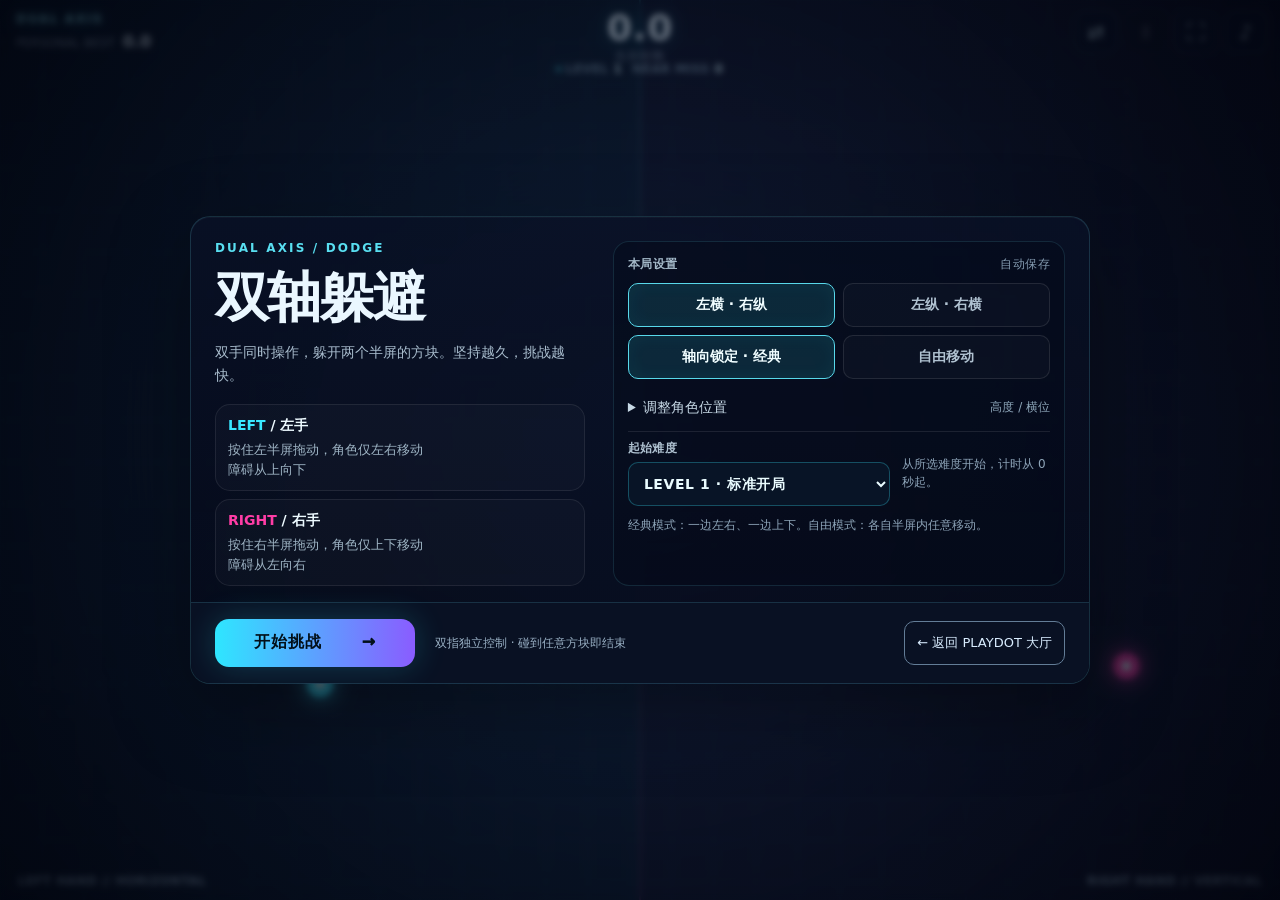
==== commit 32e87295: "Complete platform integration checks and lifecycle handoff" ====
--- a/games/dual-axis-dodge/index.html
+++ b/games/dual-axis-dodge/index.html
@@ -159,6 +159,7 @@
       #countdown.show{animation:noticeFade .55s linear}
       .hit #hitFlash,.hit #game{animation:none}
     }
+    .lobby-return{display:inline-flex;align-items:center;justify-content:center;min-height:44px;padding:8px 12px;margin-top:8px;border:1px solid #637d97;border-radius:10px;color:#d9edff;font-size:13px;text-decoration:none;touch-action:manipulation;white-space:nowrap}.lobby-return:focus-visible{outline:3px solid #fff;outline-offset:2px}.start-actions{flex-wrap:wrap}.start-actions .lobby-return{margin-top:0;margin-left:auto}.rotate .lobby-return{display:flex;max-width:220px;margin:24px auto 0}
   </style>
 </head>
 <body>
@@ -178,17 +179,17 @@
       <p class="subtitle">双手同时操作，躲开两个半屏的方块。坚持越久，挑战越快。</p>
       <div class="rulegrid"><div class="rule" id="leftRule"><b><span class="cyan">LEFT</span> / 左手</b>按住左半屏拖动，角色仅左右移动<br>障碍从上向下</div><div class="rule" id="rightRule"><b><span class="pink">RIGHT</span> / 右手</b>按住右半屏拖动，角色仅上下移动<br>障碍从左向右</div></div>
       </div><div class="setup" id="setupPanel"><div class="setup-head"><span>本局设置</span><span>自动保存</span></div><div class="mode-row"><button class="modebtn" id="normalModeBtn" type="button" aria-pressed="true">左横 · 右纵</button><button class="modebtn" id="swappedModeBtn" type="button" aria-pressed="false">左纵 · 右横</button></div><div class="mode-row"><button class="modebtn" id="axisMoveBtn" type="button" aria-pressed="true">轴向锁定 · 经典</button><button class="modebtn" id="freeMoveBtn" type="button" aria-pressed="false">自由移动</button></div><details class="position-settings"><summary>调整角色位置<span>高度 / 横位</span></summary><div class="adjust-grid"><label class="adjust" for="horizontalYInput"><span class="adjust-line"><b class="cyan">横向角色高度</b><em id="horizontalYValue">76%</em></span><input id="horizontalYInput" type="range" min="55" max="88" step="1" value="76"><small>上下调节固定横向轨道</small></label><label class="adjust" for="verticalXInput"><span class="adjust-line"><b class="pink">纵向角色横位</b><em id="verticalXValue">76%</em></span><input id="verticalXInput" type="range" min="30" max="90" step="1" value="76"><small>左右调节所在半屏的位置</small></label></div></details><div class="level-picker"><label for="startLevelSelect"><span>起始难度</span><select id="startLevelSelect" aria-label="选择起始档位"><option value="1">LEVEL 1 · 标准开局</option><option value="2">LEVEL 2 · 直接练习</option><option value="3">LEVEL 3 · 直接练习</option><option value="4">LEVEL 4 · 直接练习</option><option value="5">LEVEL 5 · 直接练习</option><option value="6">LEVEL 6 · 直接练习</option><option value="7">LEVEL 7 · 直接练习</option><option value="8">LEVEL 8 · 直接练习</option><option value="9">LEVEL 9 · 直接练习</option><option value="10">LEVEL 10 · 直接练习</option><option value="11">LEVEL 11 · 直接练习</option><option value="12">LEVEL 12 · 直接练习</option><option value="13">LEVEL 13 · 直接练习</option><option value="14">LEVEL 14 · 直接练习</option><option value="15">LEVEL 15 · 直接练习</option></select></label><div class="level-note">从所选难度开始，计时从 0 秒起。</div></div><div class="setup-note">经典模式：一边左右、一边上下。自由模式：各自半屏内任意移动。</div></div>
-      <div class="start-actions"><button class="start" id="startBtn" type="button">开始挑战 <span aria-hidden="true">→</span></button><div class="hint">双指独立控制 · 碰到任意方块即结束</div></div>
+      <div class="start-actions"><button class="start" id="startBtn" type="button">开始挑战 <span aria-hidden="true">→</span></button><div class="hint">双指独立控制 · 碰到任意方块即结束</div><a class="lobby-return" href="../../">← 返回 PLAYDOT 大厅</a></div>
     </div>
   </div>
 
   <div class="overlay" id="gameover">
-    <div class="panel"><div class="eyebrow">SYNC LOST</div><div class="title">本次成绩</div><div class="result"><span id="finalScore">0.0</span><small style="font-size:.36em;color:#8094a7"> s</small></div><div class="record" id="recordText">PERSONAL BEST 0.0 s</div><div class="session" id="sessionText">LEVEL 1 · NEAR MISS 0</div><div class="level-picker gameover-level"><label for="restartLevelSelect"><span>下一局难度</span><select id="restartLevelSelect" aria-label="选择下一局起始档位"><option value="1">LEVEL 1 · 标准开局</option><option value="2">LEVEL 2 · 直接练习</option><option value="3">LEVEL 3 · 直接练习</option><option value="4">LEVEL 4 · 直接练习</option><option value="5">LEVEL 5 · 直接练习</option><option value="6">LEVEL 6 · 直接练习</option><option value="7">LEVEL 7 · 直接练习</option><option value="8">LEVEL 8 · 直接练习</option><option value="9">LEVEL 9 · 直接练习</option><option value="10">LEVEL 10 · 直接练习</option><option value="11">LEVEL 11 · 直接练习</option><option value="12">LEVEL 12 · 直接练习</option><option value="13">LEVEL 13 · 直接练习</option><option value="14">LEVEL 14 · 直接练习</option><option value="15">LEVEL 15 · 直接练习</option></select></label><div class="level-note">卡在哪一档，就从哪一档继续专项练习。</div></div><button class="start" id="restartBtn" type="button">再来一局</button><div class="hint">点击后进行 3 · 2 · 1 同步倒计时</div></div>
+    <div class="panel"><div class="eyebrow">SYNC LOST</div><div class="title">本次成绩</div><div class="result"><span id="finalScore">0.0</span><small style="font-size:.36em;color:#8094a7"> s</small></div><div class="record" id="recordText">PERSONAL BEST 0.0 s</div><div class="session" id="sessionText">LEVEL 1 · NEAR MISS 0</div><div class="level-picker gameover-level"><label for="restartLevelSelect"><span>下一局难度</span><select id="restartLevelSelect" aria-label="选择下一局起始档位"><option value="1">LEVEL 1 · 标准开局</option><option value="2">LEVEL 2 · 直接练习</option><option value="3">LEVEL 3 · 直接练习</option><option value="4">LEVEL 4 · 直接练习</option><option value="5">LEVEL 5 · 直接练习</option><option value="6">LEVEL 6 · 直接练习</option><option value="7">LEVEL 7 · 直接练习</option><option value="8">LEVEL 8 · 直接练习</option><option value="9">LEVEL 9 · 直接练习</option><option value="10">LEVEL 10 · 直接练习</option><option value="11">LEVEL 11 · 直接练习</option><option value="12">LEVEL 12 · 直接练习</option><option value="13">LEVEL 13 · 直接练习</option><option value="14">LEVEL 14 · 直接练习</option><option value="15">LEVEL 15 · 直接练习</option></select></label><div class="level-note">卡在哪一档，就从哪一档继续专项练习。</div></div><button class="start" id="restartBtn" type="button">再来一局</button><div class="hint">点击后进行 3 · 2 · 1 同步倒计时</div><a class="lobby-return" href="../../">← 返回 PLAYDOT 大厅</a></div>
   </div>
 
-  <div class="overlay" id="pauseOverlay" style="display:none"><div class="panel pause-panel"><div class="eyebrow">SYNC HOLD</div><div class="title">已暂停</div><p class="pause-note">进度已保留。调整好后继续，倒计时结束再出发。</p><div class="setup pause-setup"><div class="setup-head"><span>TRACK POSITION</span><span>暂停可调</span></div><div class="mode-row"><button class="modebtn" id="pauseAxisMoveBtn" type="button" aria-pressed="true">轴向锁定 · 经典</button><button class="modebtn" id="pauseFreeMoveBtn" type="button" aria-pressed="false">自由移动</button></div><div class="adjust-grid"><label class="adjust" for="pauseHorizontalYInput"><span class="adjust-line"><b class="cyan">横向角色高度</b><em id="pauseHorizontalYValue">76%</em></span><input id="pauseHorizontalYInput" type="range" min="55" max="88" step="1" value="76"><small>拖动时画面会高亮横向轨道</small></label><label class="adjust" for="pauseVerticalXInput"><span class="adjust-line"><b class="pink">纵向角色横位</b><em id="pauseVerticalXValue">76%</em></span><input id="pauseVerticalXInput" type="range" min="30" max="90" step="1" value="76"><small>拖动时画面会高亮纵向轨道</small></label></div><div class="setup-note">右上 ⇄ 可互换左右半屏，障碍会同步镜像。</div></div><button class="start" id="resumeBtn" type="button">继续挑战</button><div class="hint">调完后恢复，会进行 3 · 2 · 1 同步倒计时</div></div></div>
-
-  <div class="rotate"><div><strong>↻ 请横屏游戏</strong><span>横屏后使用双指独立操作；中途旋转会暂停，点击继续即可恢复。</span></div></div>
+  <div class="overlay" id="pauseOverlay" style="display:none"><div class="panel pause-panel"><div class="eyebrow">SYNC HOLD</div><div class="title">已暂停</div><p class="pause-note">进度已保留。调整好后继续，倒计时结束再出发。</p><div class="setup pause-setup"><div class="setup-head"><span>TRACK POSITION</span><span>暂停可调</span></div><div class="mode-row"><button class="modebtn" id="pauseAxisMoveBtn" type="button" aria-pressed="true">轴向锁定 · 经典</button><button class="modebtn" id="pauseFreeMoveBtn" type="button" aria-pressed="false">自由移动</button></div><div class="adjust-grid"><label class="adjust" for="pauseHorizontalYInput"><span class="adjust-line"><b class="cyan">横向角色高度</b><em id="pauseHorizontalYValue">76%</em></span><input id="pauseHorizontalYInput" type="range" min="55" max="88" step="1" value="76"><small>拖动时画面会高亮横向轨道</small></label><label class="adjust" for="pauseVerticalXInput"><span class="adjust-line"><b class="pink">纵向角色横位</b><em id="pauseVerticalXValue">76%</em></span><input id="pauseVerticalXInput" type="range" min="30" max="90" step="1" value="76"><small>拖动时画面会高亮纵向轨道</small></label></div><div class="setup-note">右上 ⇄ 可互换左右半屏，障碍会同步镜像。</div></div><button class="start" id="resumeBtn" type="button">继续挑战</button><div class="hint">调完后恢复，会进行 3 · 2 · 1 同步倒计时</div><a class="lobby-return" href="../../">← 返回 PLAYDOT 大厅</a></div></div>
+
+  <div class="rotate"><div><strong>↻ 请横屏游戏</strong><span>横屏后使用双指独立操作；中途旋转会暂停，点击继续即可恢复。</span><a class="lobby-return" href="../../">← 返回 PLAYDOT 大厅</a></div></div>
 
 <script>
 (() => {
